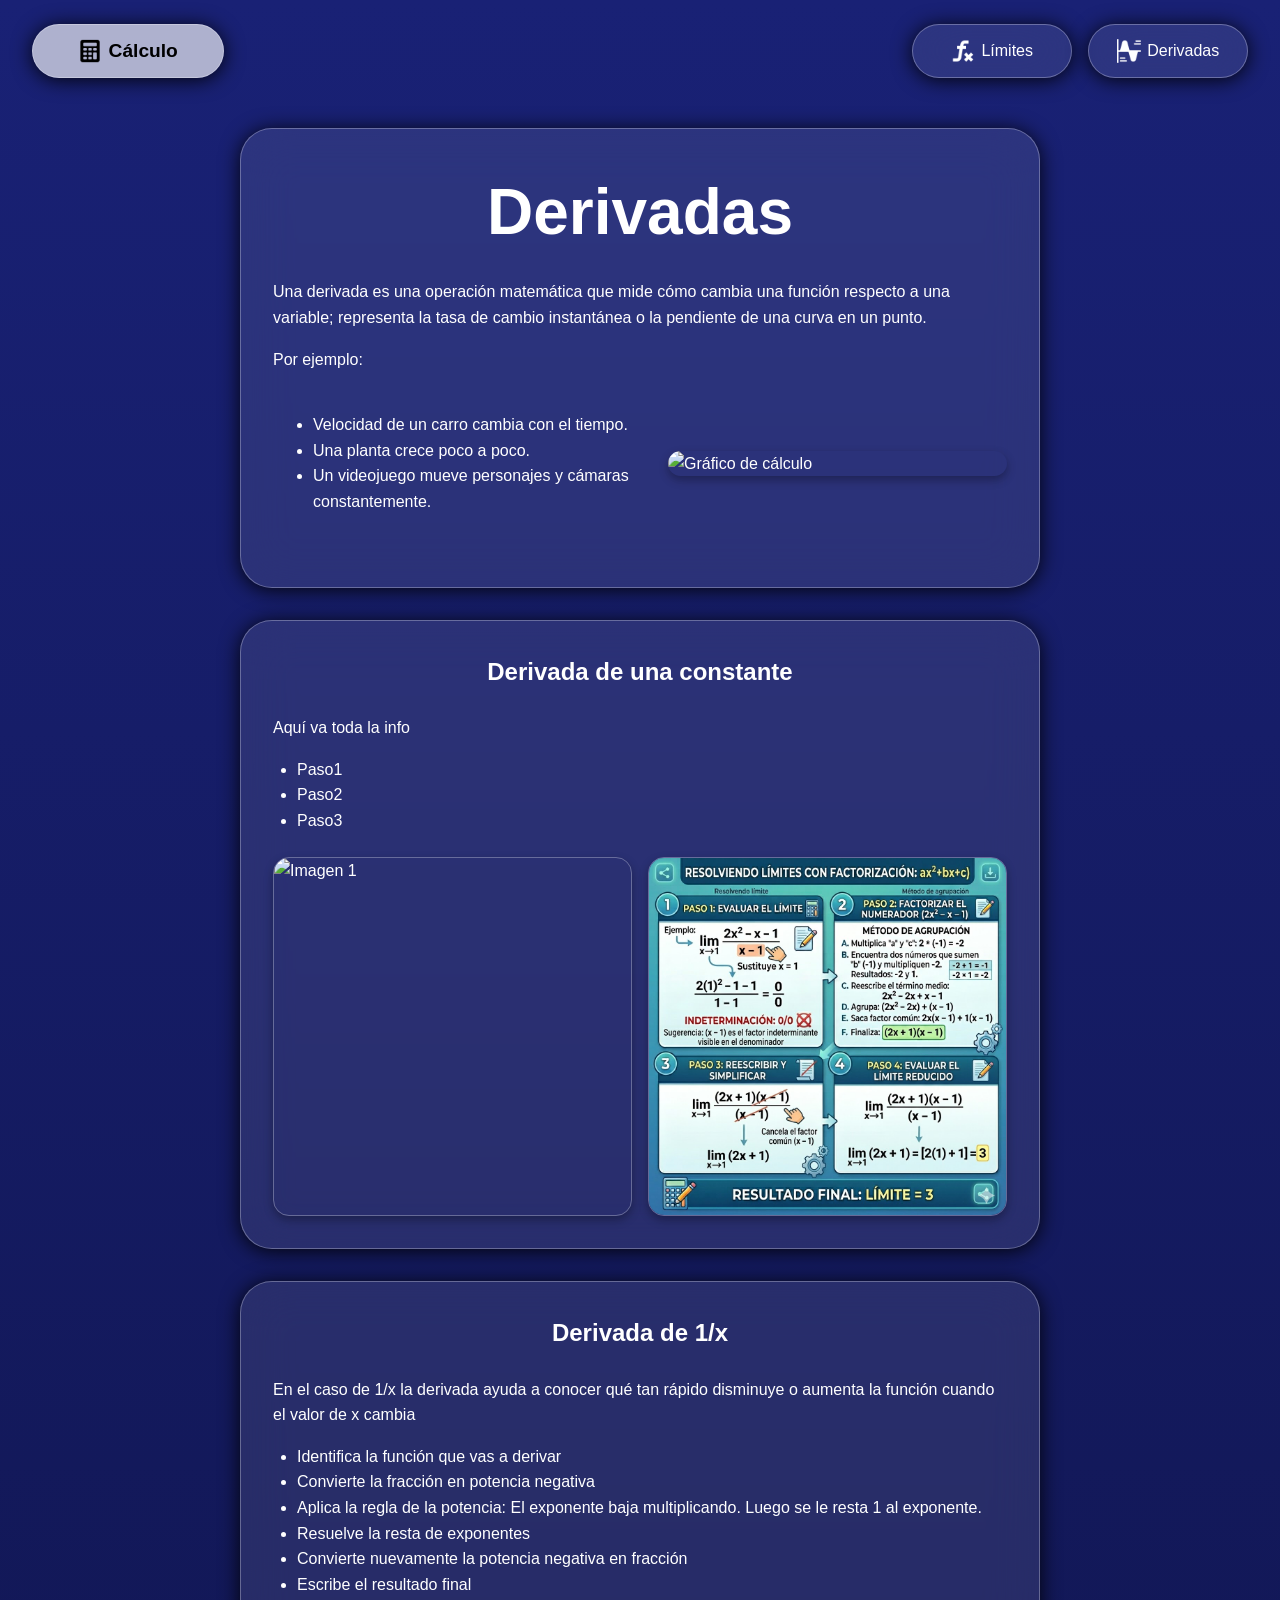
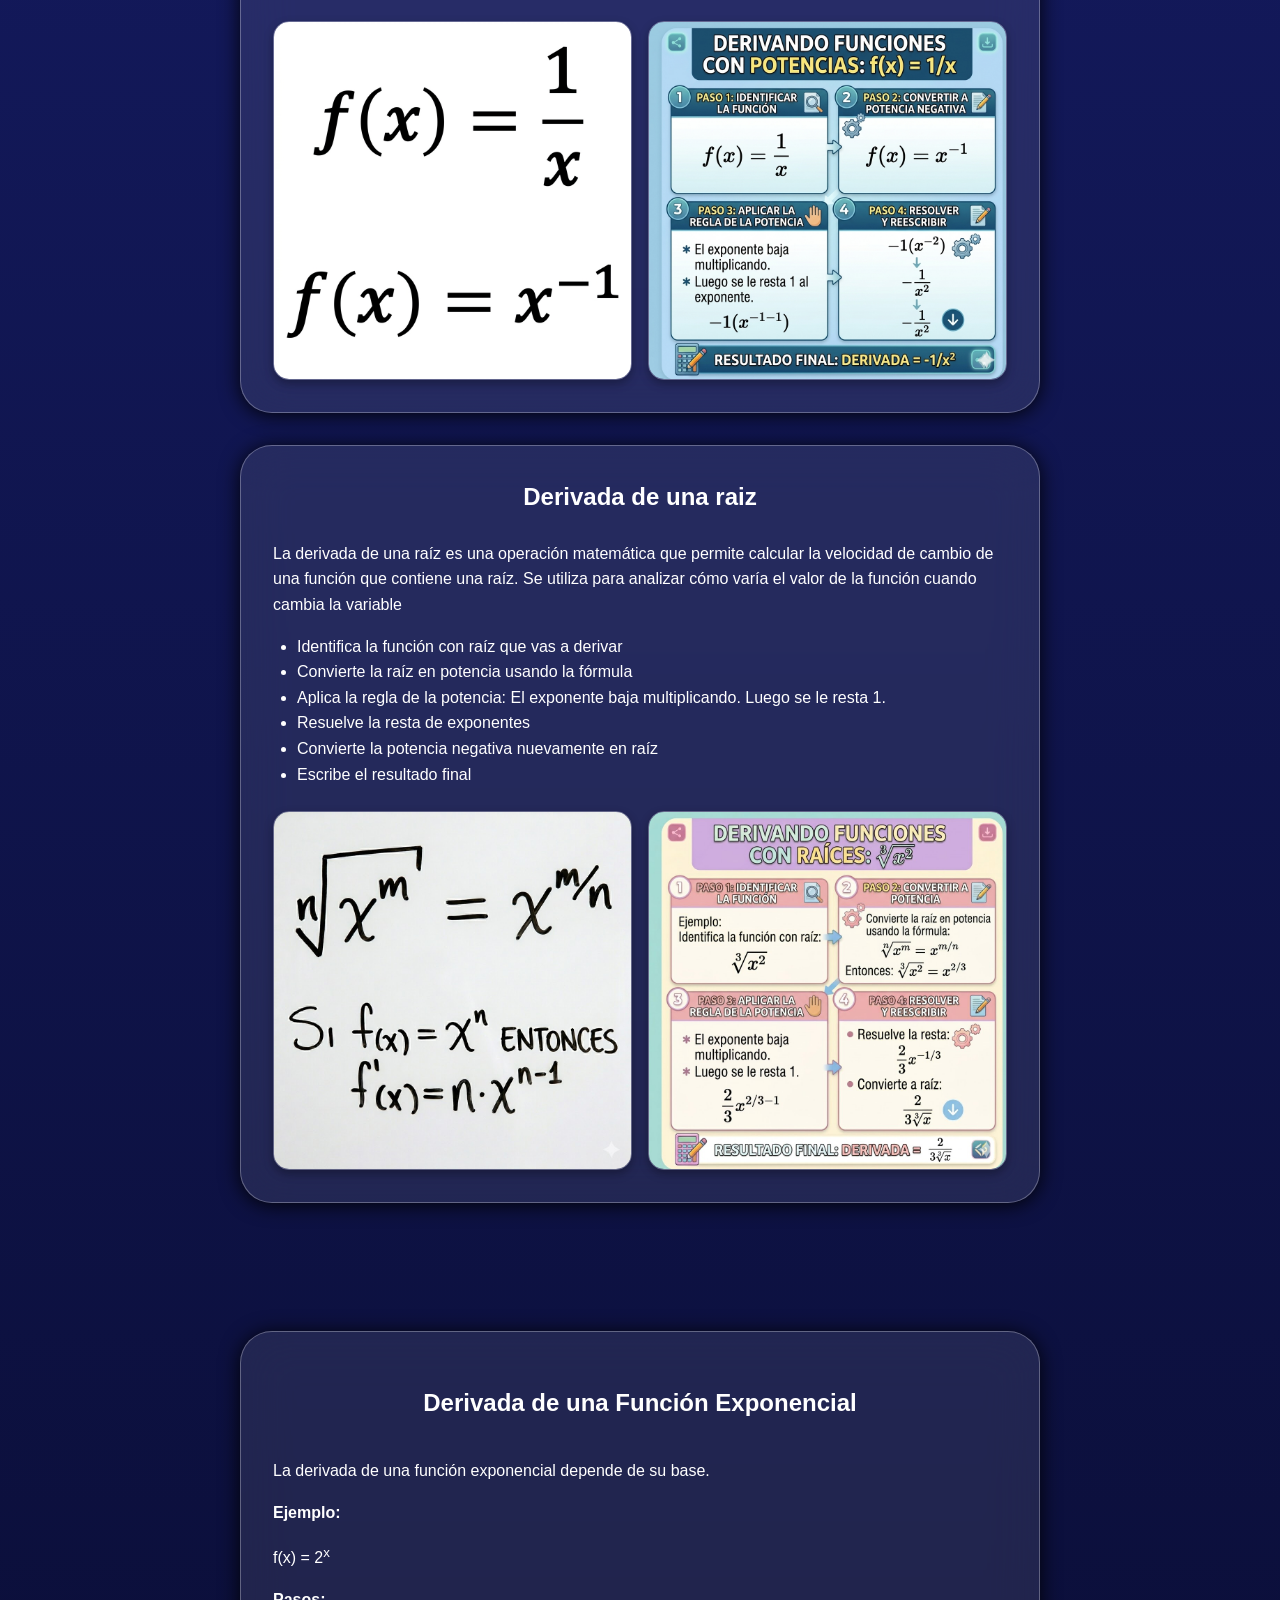
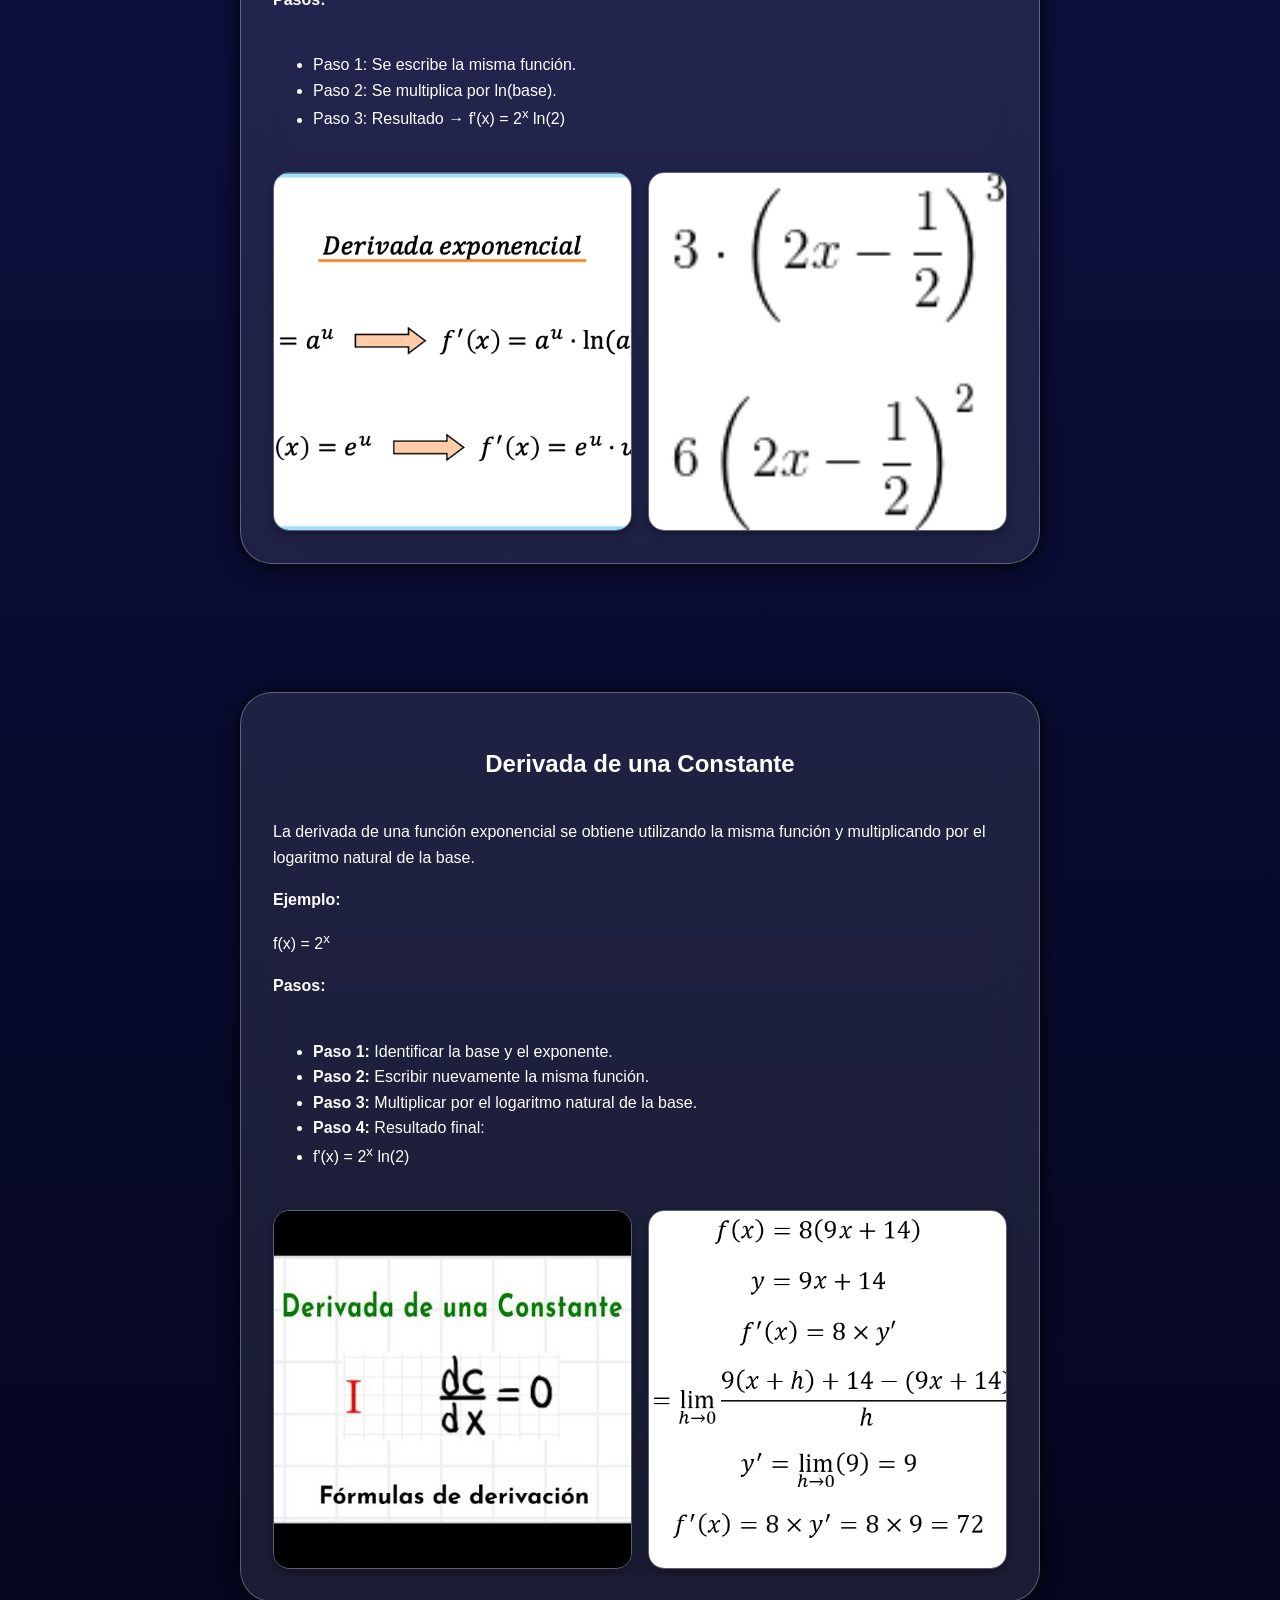
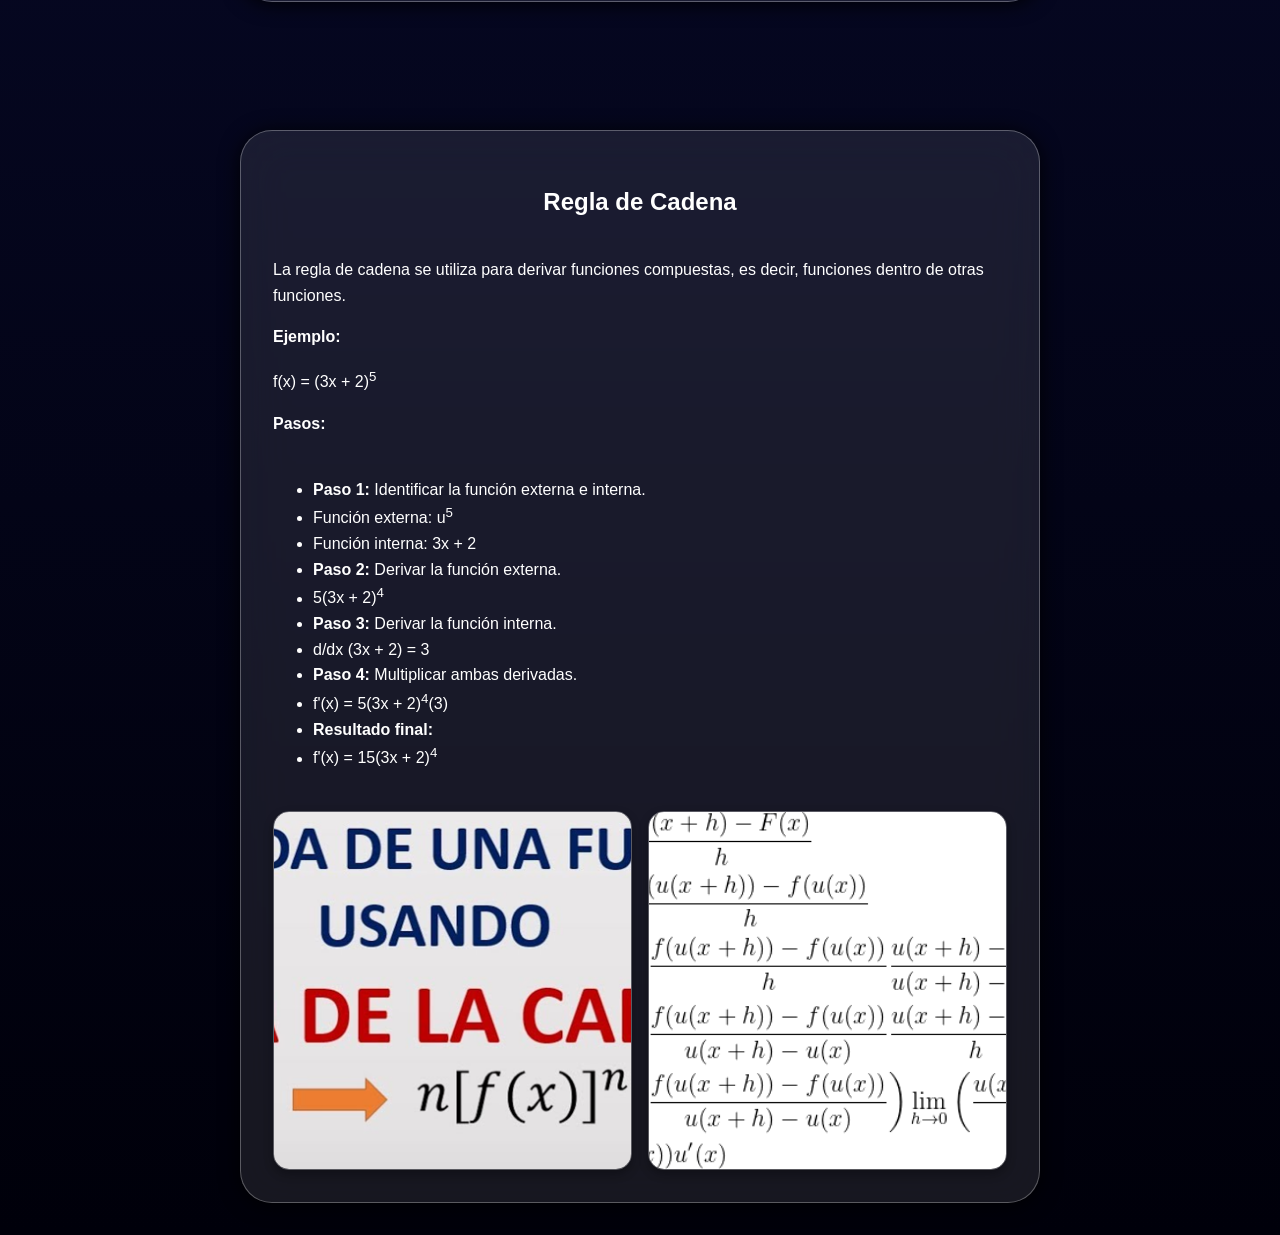
==== derivadas.html @ 20ee3df4 "Actualizacion de Ivy y William" ====
<!DOCTYPE html>
<html lang="es">
<head>
    <meta charset="UTF-8">
    <meta name="viewport" content="width=device-width, initial-scale=1.0">
    <title>Índice</title>
    <link rel="stylesheet" href="style.css">
</head>

<body>
    <header>
        <nav>
            <div class="logo"> 
                <img src="calculo.png" class="card-img" alt="Logo de Cálculo">
                <h3><a href="index.html">Cálculo</a></h3>
            </div>

            <ul class="nav-links">
                <li>
                    <a href="limites.html">
                        <img src="limites.png" class="card-img" alt="Icono de Límites">
                        Límites
                    </a>
                </li>
                <li>
                    <a href="derivadas.html">
                        <img src="derivadas.png" class="card-img" alt="Icono de Derivadas">
                        Derivadas
                    </a>
                </li>
            </ul>
        </nav>
    </header>

    <div class="contenido">
        <h1>Derivadas</h1>
        
        <div class="texto-info">
            <p>Una derivada es una operación matemática que mide cómo cambia una función respecto a una variable; representa la tasa de cambio instantánea o la pendiente de una curva en un punto.</p>
            <p>Por ejemplo:</p>

            <!-- Este es el nuevo contenedor para ponerlos a la par -->
            <div class="contenedor-flexible">
                <ul>
                    <li>Velocidad de un carro cambia con el tiempo.</li>
                    <li>Una planta crece poco a poco.</li>
                    <li>Un videojuego mueve personajes y cámaras constantemente.</li>
                </ul> 

                <img src="https://www.epsilonify.com/wp-content/uploads/2022/10/Derivative-of-x-using-First-Principle-of-Derivatives.png" alt="Gráfico de cálculo" class="img-lateral">
            </div>            
        </div>
    </div>

    <div class="contenedor-mixto"> <!-- Código a copiar -->
    
        <!-- Sección de Textos (uno debajo del otro) -->
        
        <h2 style: alig>Derivada de una constante</h2>
        <p>Aquí va toda la info</p>
    

        <!-- Sección de la Lista -->
        <ul class="seccion-lista">
            <li>Paso1</li>
            <li>Paso2</li>
            <li>Paso3</li>
        </ul>

        <!-- Sección de Imágenes (Organizadas de 2 en 2) -->
        <div class="galeria-imagenes">
            <img src="https://i.ytimg.com/vi/pr70b2V5FnE/hq720.jpg?sqp=-oaymwEhCK4FEIIDSFryq4qpAxMIARUAAAAAGAElAADIQj0AgKJD&rs=AOn4CLAoVd6Jb_4iQGUjJpapMex-6CENwA" alt="Imagen 1">
            <img src="factorizacion ax+bx+c.jpeg" alt="Imagen 2">
        </div>

    </div>

    </div>


</body>

<div class="contenedor-mixto"> <!-- karyn -->
    
        <!-- Sección de Textos (uno debajo del otro) -->
        
        <h2 style: alig>Derivada de 1/x</h2>
        <p>En el caso de 1/x la derivada ayuda a conocer qué tan rápido disminuye o aumenta la función cuando el valor de x cambia</p>
    

        <!-- Sección de la Lista -->
        <ul class="seccion-lista">
            <li>Identifica la función que vas a derivar</li>
            <li>Convierte la fracción en potencia negativa</li>
            <li>Aplica la regla de la potencia:
             El exponente baja multiplicando.
             Luego se le resta 1 al exponente.</li>
             <li>Resuelve la resta de exponentes</li>
             <li>Convierte nuevamente la potencia negativa en fracción</li>
             <li>Escribe el resultado final</li>
        </ul>

        <!-- Sección de Imágenes (Organizadas de 2 en 2) -->
        <div class="galeria-imagenes">
            <img src="form x.png" alt="Imagen 1">
            <img src="ejer x.png" alt="Imagen 2">
        </div>

    </div>

    </div>


</body>

<div class="contenedor-mixto"> <!-- actualizacion-->
    
        <!-- Sección de Textos (uno debajo del otro) -->
        
        <h2 style: alig>Derivada de una raiz</h2>
        <p>La derivada de una raíz es una operación matemática que permite calcular la velocidad de cambio de una función que contiene una raíz. Se utiliza para analizar cómo varía el valor de la función cuando cambia la variable</p>
    

        <!-- Sección de la Lista -->
        <ul class="seccion-lista">
            <li>Identifica la función con raíz que vas a derivar</li>
            <li>Convierte la raíz en potencia usando la fórmula</li>
            <li>Aplica la regla de la potencia:
             El exponente baja multiplicando.
             Luego se le resta 1.</li>
            <li>Resuelve la resta de exponentes</li>
            <li>Convierte la potencia negativa nuevamente en raíz</li>
            <li>Escribe el resultado final</li>
        </ul>

        <!-- Sección de Imágenes (Organizadas de 2 en 2) -->
        <div class="galeria-imagenes">
            <img src="formula raiz.jpg" alt="Imagen 1">
            <img src="ejercicio raiz.jpg" alt="Imagen 2">
        </div>

    </div>

    </div>


  <!------------------------------- Parte dos de Ivy 1 ------------------------------------------>
<div class="contenido">
    <h2>Derivada de una Función Exponencial</h2>
    
    <div class="texto-info">
        <p>La derivada de una función exponencial depende de su base.</p>

        <p><strong>Ejemplo:</strong></p>
        <p>f(x) = 2<sup>x</sup></p>

        <p><strong>Pasos:</strong></p>

        <div class="contenedor-flexible"> 
            <ul>

                <li>Paso 1: Se escribe la misma función.</li>
                <li>Paso 2: Se multiplica por ln(base).</li>
                <li>Paso 3: Resultado → f'(x) = 2<sup>x</sup> ln(2)</li>

            </ul>           
        </div>            
        <!-- Sección de Imágenes (Organizadas de 2 en 2) -->
        <div class="galeria-imagenes">
            <img src="DerivadaExponente1.png" alt="Imagen 1">
            <img src="DerivadaExponente2.png" alt="Imagen 2">

        </div>

    </div>
</div>

</body>

    <!------------------------------- Parte de Ivy 2 ------------------------------------------>
<div class="contenido">
    <h2>Derivada de una Constante</h2>
    
    <div class="texto-info">
        <p>La derivada de una función exponencial se obtiene utilizando la misma función y multiplicando por el logaritmo natural de la base.</p>

        <p><strong>Ejemplo:</strong></p>
        <p>f(x) = 2<sup>x</sup></p>

        <p><strong>Pasos:</strong></p>

        <div class="contenedor-flexible"> 
            <ul>

                <li><strong>Paso 1:</strong> Identificar la base y el exponente.</li>

                <li><strong>Paso 2:</strong> Escribir nuevamente la misma función.</li>

                <li><strong>Paso 3:</strong> Multiplicar por el logaritmo natural de la base.</li>

                <li><strong>Paso 4:</strong> Resultado final:</li>

                <li>f'(x) = 2<sup>x</sup> ln(2)</li>

            </ul>
        </div>
        <!-- Sección de Imágenes (Organizadas de 2 en 2) -->
        <div class="galeria-imagenes">
            <img src="DerivadaConstante1.png" alt="Imagen 1">
            <img src="DerivadaConstante2.png" alt="Imagen 2">
        </div>            
    </div>
</div>

        <!------------------------------- Parte de Ivy 3 ------------------------------------------>
<div class="contenido">
    <h2>Regla de Cadena</h2>
    <div class="texto-info">
        <p>La regla de cadena se utiliza para derivar funciones compuestas, es decir, funciones dentro de otras funciones.</p>
        <p><strong>Ejemplo:</strong></p>
        <p>f(x) = (3x + 2)<sup>5</sup></p>
        <p><strong>Pasos:</strong></p>
        <div class="contenedor-flexible"> 
            <ul>
                <li><strong>Paso 1:</strong> Identificar la función externa e interna.</li>

                <li>Función externa: u<sup>5</sup></li>

                <li>Función interna: 3x + 2</li>
                <li><strong>Paso 2:</strong> Derivar la función externa.</li>

                <li>5(3x + 2)<sup>4</sup></li>
                <li><strong>Paso 3:</strong> Derivar la función interna.</li>

                <li>d/dx (3x + 2) = 3</li>
                <li><strong>Paso 4:</strong> Multiplicar ambas derivadas.</li>

                <li>f'(x) = 5(3x + 2)<sup>4</sup>(3)</li>

                <li><strong>Resultado final:</strong></li>

                <li>f'(x) = 15(3x + 2)<sup>4</sup></li>

            </ul>
        </div>
        <!-- Sección de Imágenes (Organizadas de 2 en 2) -->
        <div class="galeria-imagenes">
            <img src="Cadena1.png" alt="Imagen 1">
            <img src="Cadena2.png" alt="Imagen 2">
        </div>            
    </div>
</div>

</body>
---- style.css ----
:root {
    --cyan: #002f32;
    --magenta: #21060e;
    --purple-list: #050a12e2;
    --deep-blue: #00000a;
    --dark-bg: #192175;
    --card-bg: #ffffff17;
    --card-bg2: #ffffffa6;
    --card-border: #ffffff4a;
    --text-main: #ffffff;
    --text-secondary: #000000;
    --text-muted: #6b6b7a;
    --container-max: 1100px;
}

/* Buena práctica: aplicar border-box a todos los elementos para que el padding no rompa los anchos */
*, *::before, *::after {
    box-sizing: border-box;
}

body {
    margin: 0;
    padding: 0;

    background-image: linear-gradient(var(--dark-bg), var(--deep-blue));
    min-height: 100dvh;
    /* background-size: 100% 100%; (Removido porque suele causar saltos extraños, el degradado ya cubre todo) */

    font-family: 'Outfit', sans-serif;
    color: var(--text-main);
    line-height: 1.6;   
}

h1 {
    font-size: clamp(2rem, 5vw + 1rem, 4rem);
    display: flex;
    justify-content: center;
    margin: 0;
}

h3 {
    font-size: clamp(0.8rem, 2vw + 0.5rem, 1.2rem); /* Ajustado para que tenga un tamaño legible */
    margin: 0;
}

h3 a {
    text-decoration: none;
    color: var(--text-secondary);
}

nav {
    position: fixed;
    top: 0;
    left: 0;
    width: 100%;
    /* Corregido: El clamp original tenía un valor máximo (0.5vh) mucho menor al mínimo (1vw) */
    padding: clamp(0.5rem, 2vw, 1.5rem) 2rem; 
    display: flex;
    align-items: center;
    justify-content: space-between;
    z-index: 1000; /* Asegura que el nav siempre esté por encima del contenido */
}

.nav-links {
    font-size: clamp(0.8rem, 2vw + 0.5rem, 1rem);
    list-style: none;
    display: flex;
    /* Corregido: El min y max de este clamp eran idénticos (0.2rem) */
    gap: 1rem; 
    margin: 0;
    padding: 0;
}

.nav-links li a {
    width: clamp(5rem, 5vw + 6rem, 10rem);
    height: clamp(2.5rem, 3vw + 1rem, 4rem); /* Altura de botón más natural */

    /* Corregido: Era background-image, pero las variables son colores (#) */
    background-color: var(--card-bg); 
    color: var(--text-main);
    display: flex;
    align-items: center;
    justify-content: center;
    
    backdrop-filter: blur(25px); 
    -webkit-backdrop-filter: blur(25px);

    /* Los bordes en rem muy pequeños (0.02rem) se renderizan mal. Mejor usar px. */
    border: 1px solid var(--card-border);
    box-shadow: 0 2px 20px rgba(0, 0, 0, 0.902);

    will-change: backdrop-filter;
    border-radius: 2rem; 
    text-decoration: none;
    transition: background-color 0.3s ease, color 0.3s ease;
}

.nav-links li a:hover {
    background-color: var(--card-bg2);
    color: var(--text-secondary);
}

.logo {
    width: clamp(8rem, 10vw + 5rem, 12rem);
    height: clamp(2.5rem, 3vw + 1rem, 4rem);

    background-color: var(--card-bg2);
    border: 1px solid var(--card-border);
    box-shadow: 0 2px 20px rgba(0, 0, 0, 0.902);

    display: flex;
    align-items: center;
    justify-content: center;

    backdrop-filter: blur(25px); 
    -webkit-backdrop-filter: blur(25px);
    will-change: backdrop-filter;
    border-radius: 2rem; 
}

.card-img {
    width: 1.5rem;
    height: 1.5rem;
    margin-right: 0.4rem;
}

.contenido {
    width: clamp(15rem, 90vw, 50rem); 
    min-height: 15rem; /* Cambiado a min-height para que se expanda con el texto */
    
    /* Corregido: Era background-image */
    background-color: var(--card-bg); 
    border: 1px solid var(--card-border);
    box-shadow: 0 2px 20px rgba(0, 0, 0, 0.902);

    /* Corregido: align-items no funciona sin display flex o grid */
    display: flex;
    flex-direction: column; /* Para que el h1 y p queden uno arriba del otro */
    align-items: center;
    justify-content: center;
    padding: 2rem;

    backdrop-filter: blur(25px); 
    -webkit-backdrop-filter: blur(25px);
    will-change: backdrop-filter;
    border-radius: 2rem; 
    
    /* Centrado horizontal de la tarjeta contenedora */
    margin: 8rem auto 2rem auto; 
    
    /* Corregido: La variable --text-color no existía en el :root */
    color: var(--text-main);
}

.contenedor-flexible {
    display: flex;          /* Activa el modo flexible */
    align-items: center;    /* Centra verticalmente la lista con la imagen */
    justify-content: space-between; /* Deja espacio entre la lista y la imagen */
    gap: 1rem;              /* Espacio de separación entre ambos */
    margin: 1.5rem 0;
}

.contenedor-flexible ul {
    flex: 1;                /* La lista toma el espacio disponible */
}

.img-lateral {
    flex: 1;                /* La imagen también toma espacio proporcional */
    max-width: 50%;         /* Limitamos el ancho para que no aplaste a la lista */
    height: auto;
    border-radius: 1rem;
    box-shadow: 0 4px 10px rgba(0,0,0,0.3);
}

/* ==========================================
   Contenedor Mixto (Estructura y Layout pura)
   ========================================== */

/* Contenedor Principal: Recibe el efecto cristal sin alterar textos */
.contenedor-mixto {
    width: clamp(15rem, 90vw, var(--container-max)); 
    max-width: 800px; 
    margin: 2rem auto; 
    padding: 2rem;
    
    background-color: var(--card-bg);
    border: 1px solid var(--card-border);
    border-radius: 2rem; 
    box-shadow: 0 2px 20px rgba(0, 0, 0, 0.902);
    
    backdrop-filter: blur(25px);
    -webkit-backdrop-filter: blur(25px);
    will-change: backdrop-filter;
    
    /* Hereda el color principal automáticamente */
    color: var(--text-main); 
}

.contenedor-mixto h2 {
    text-align: center;
    margin-top: 0;      /* Elimina espacios sobrantes arriba */
    margin-bottom: 1.5rem; /* Deja un espacio armónico con los párrafos */
}

/* Separación estructural entre los bloques internos */
.seccion-textos,
.seccion-lista {
    margin-bottom: 1.5rem;
}

/* Lista: Solo sangría estructural */
.seccion-lista {
    padding-left: 1.5rem;
}

/* Galería de Imágenes: Matriz 2x2 */
.galeria-imagenes {
    display: grid;
    grid-template-columns: repeat(2, 1fr); 
    gap: 1rem; 
}

/* Fotos: Estructura responsiva que hace juego con tu .img-lateral */
.galeria-imagenes img {
    width: 100%;
    height: auto;
    object-fit: cover;
    aspect-ratio: 1 / 1; 
    border-radius: 1rem; 
    border: 1px solid var(--card-border);
    box-shadow: 0 4px 10px rgba(0,0,0,0.3);
}

@media (max-width: 425px) {
    nav {
        flex-direction: column;
        gap: 1rem;
        padding-top: 1rem;
    }

    .nav-links {
        flex-direction: column; 
        width: 100%;
    }
    
    .nav-links li a {
        width: 100%;       
        text-align: center; 
    }

    .logo {
        width: clamp(10rem, 80vw, 15rem);
    }

    .contenido {
        margin-top: 13rem; /* Más margen arriba en móvil porque el nav es más alto al estar en columna */
    }

    .contenedor-flexible {
        flex-direction: column; /* Cambia de fila a columna en pantallas pequeñas */
    }
    
    .img-lateral {
        max-width: 100%;    /* La imagen ocupa todo el ancho en móvil */
    }

    .contenedor-mixto .galeria-imagenes {
        grid-template-columns: 1fr; /* Pasa de 2 columnas a 1 sola fila en móviles */
        gap: 1rem;
    }
}
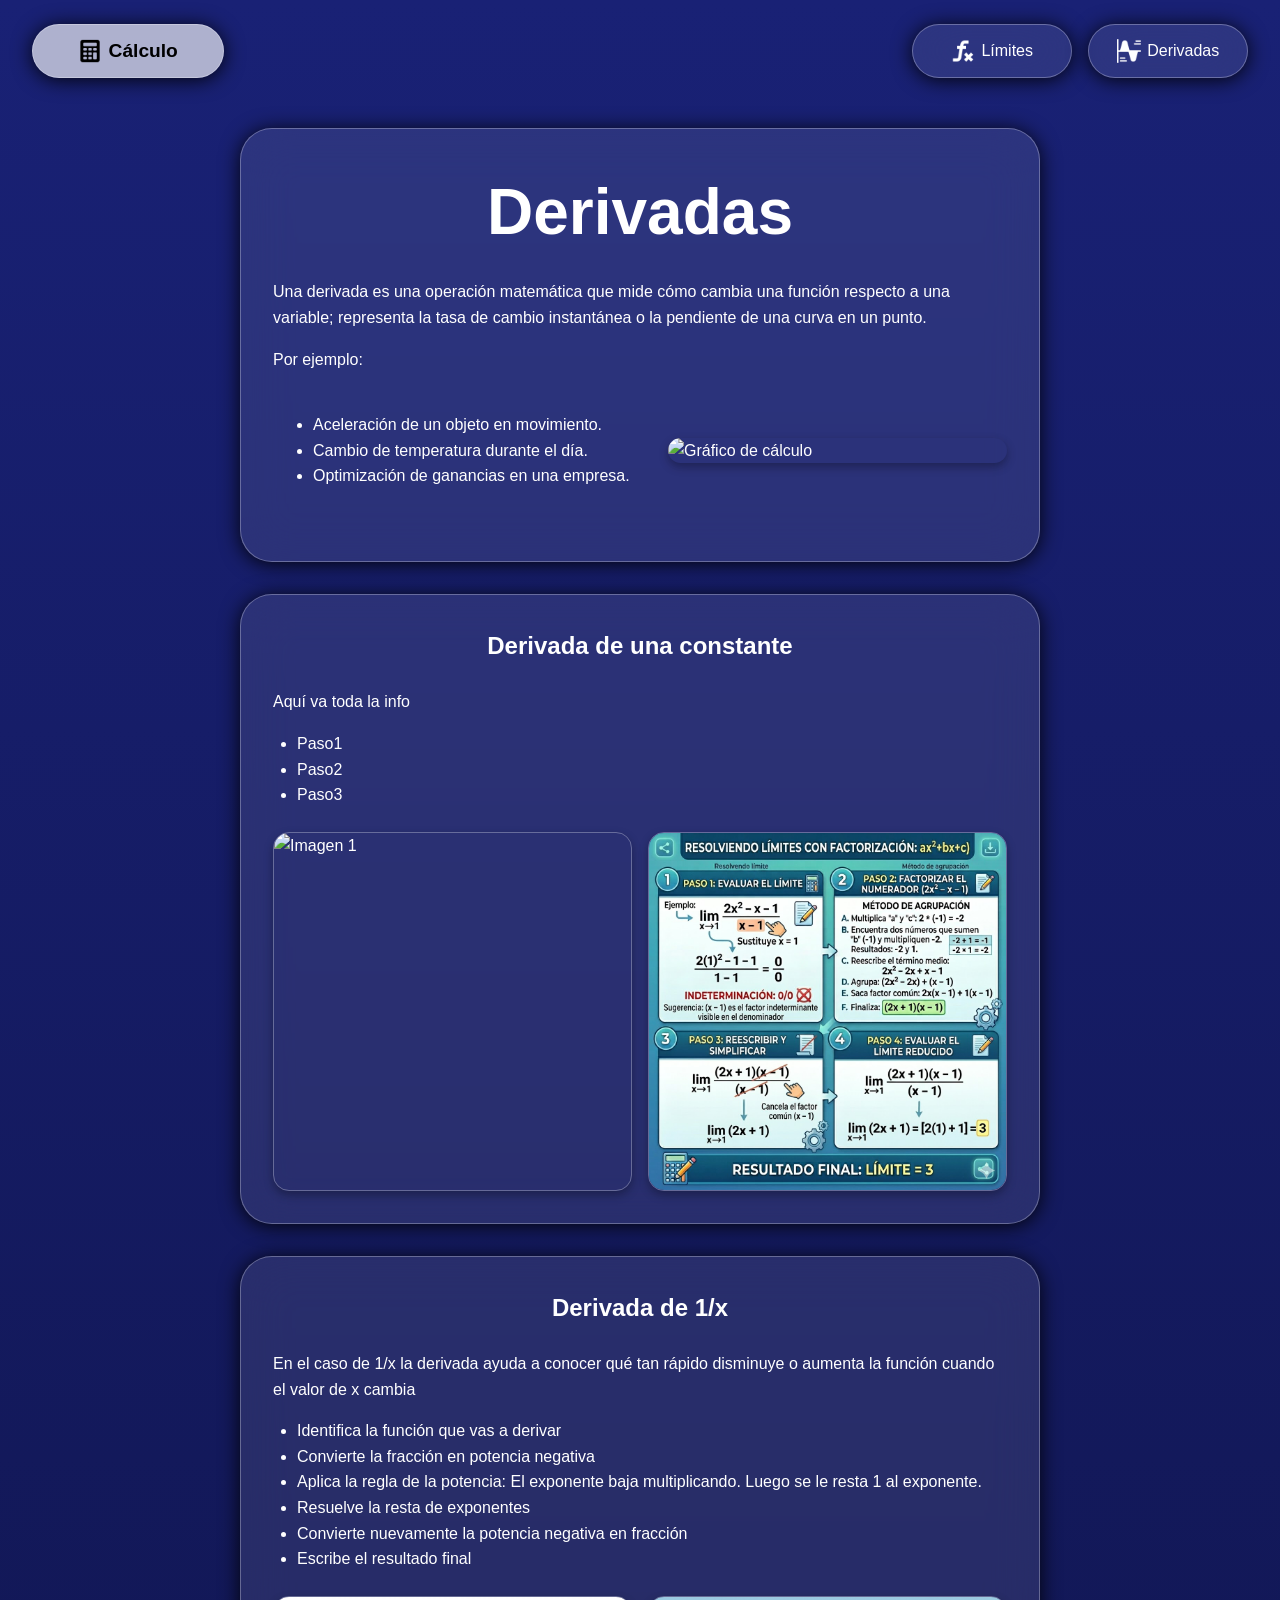
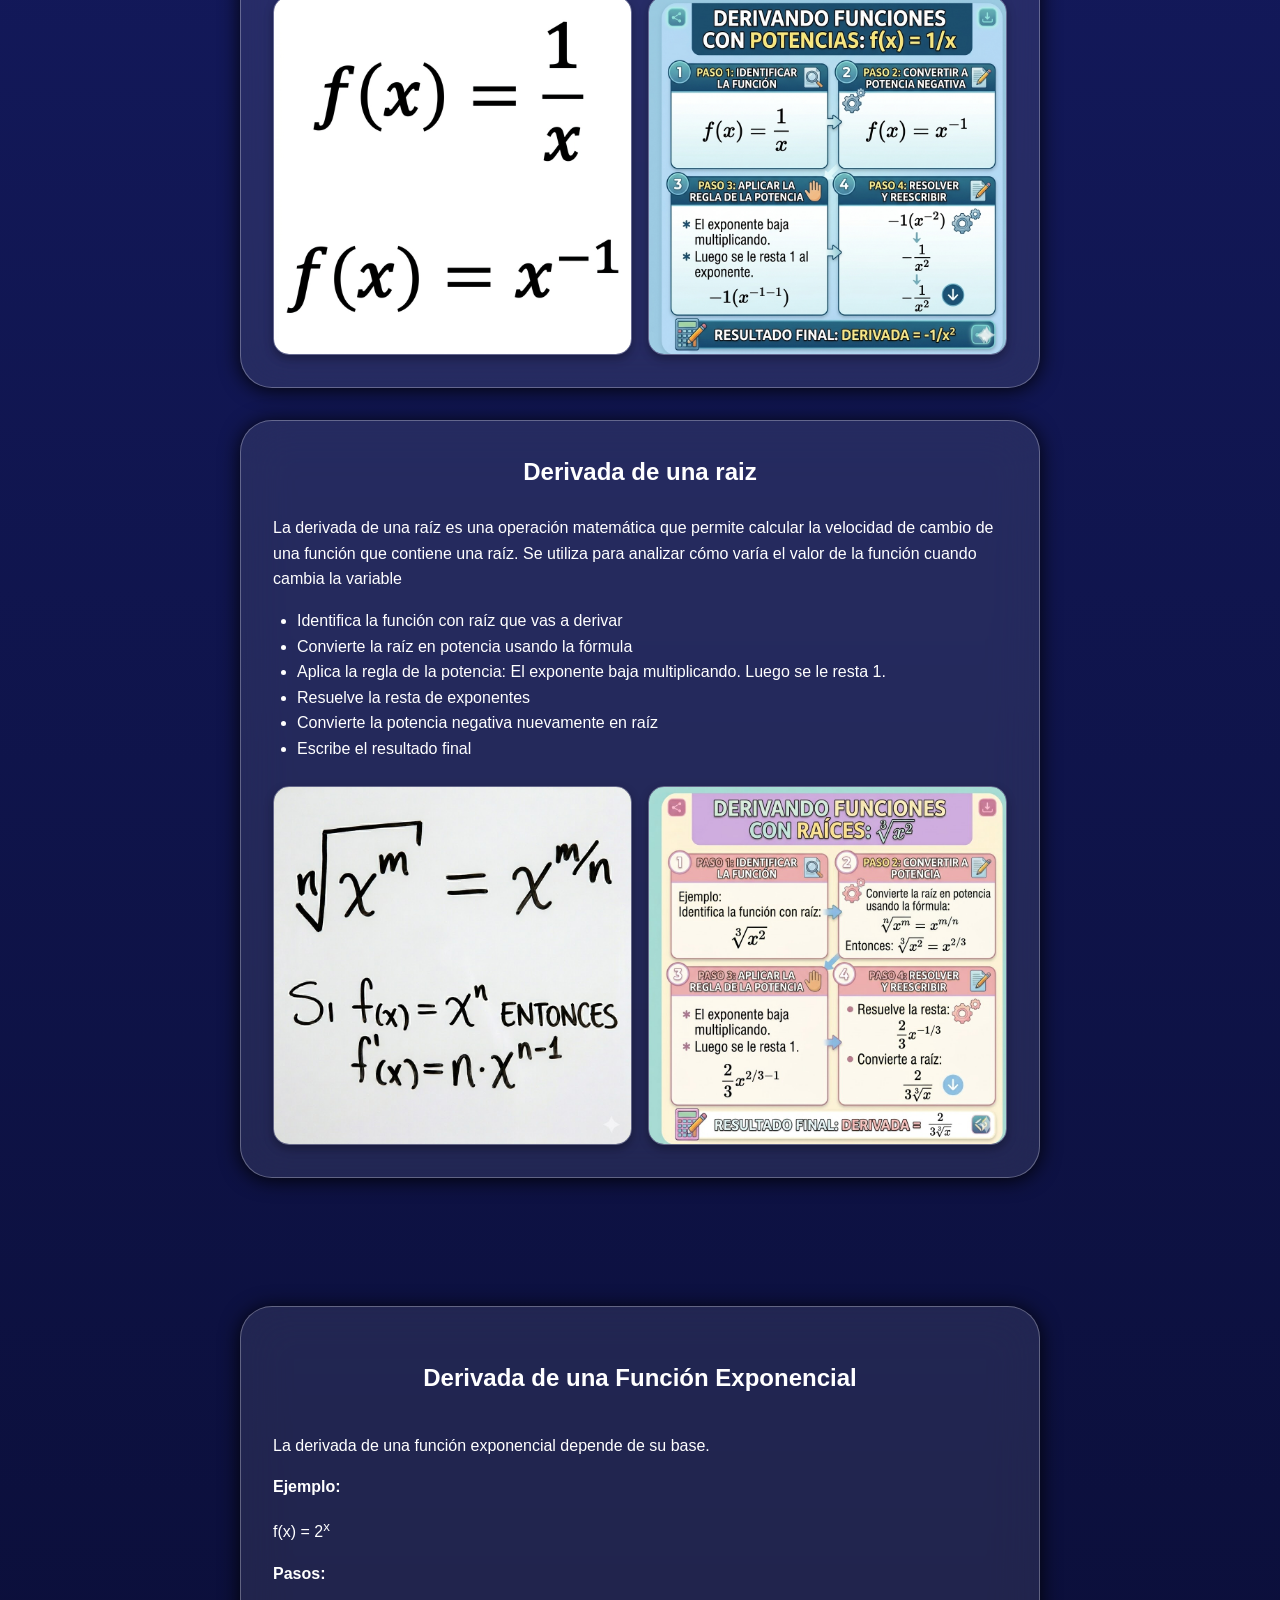
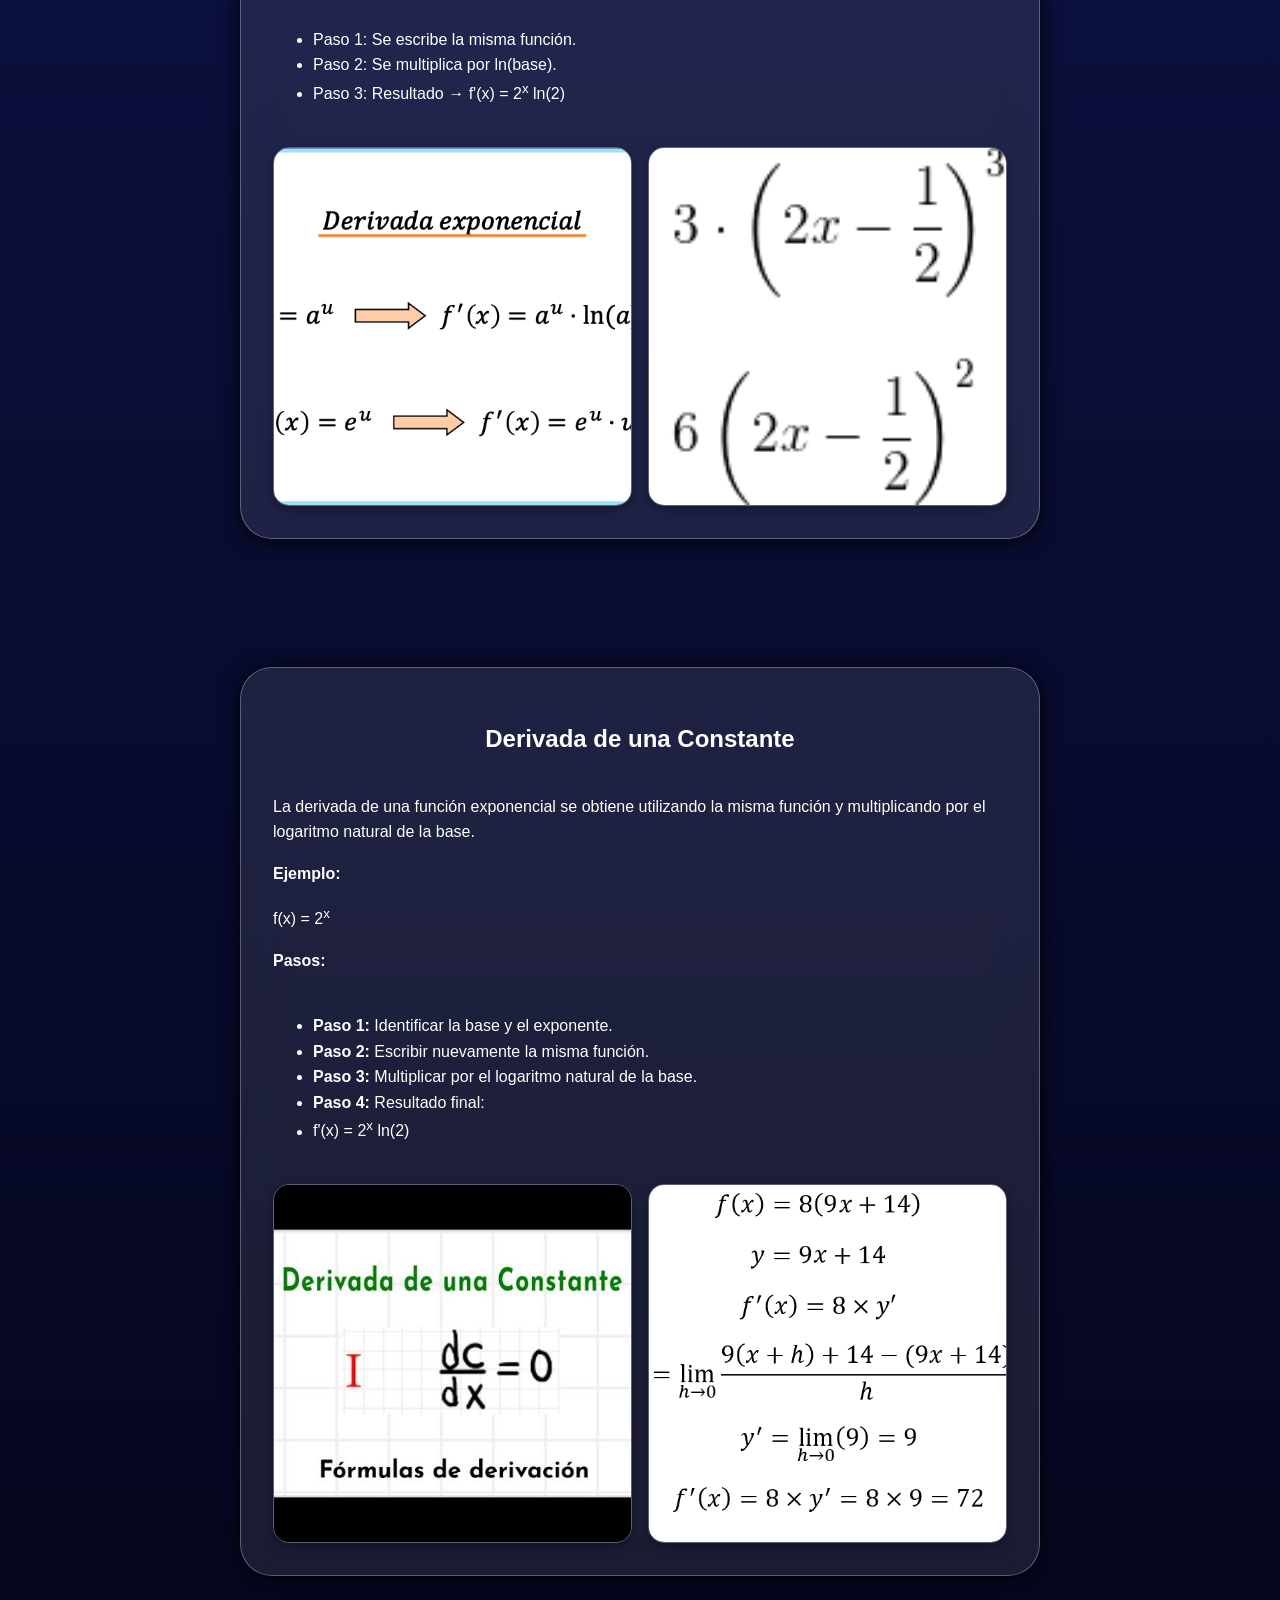
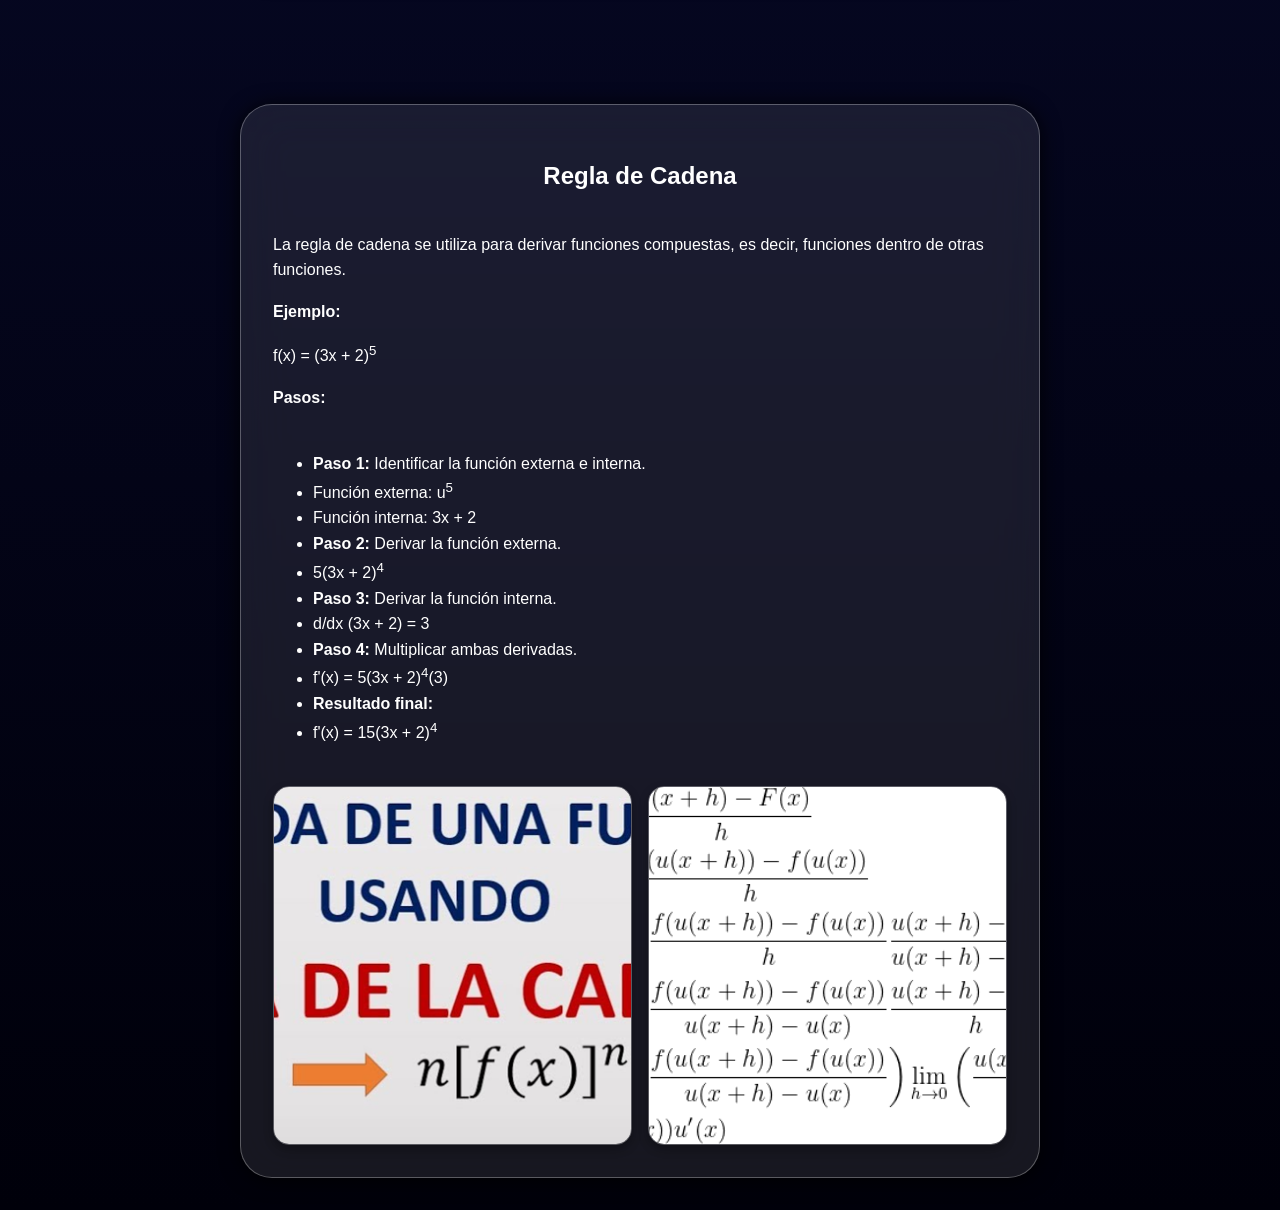
==== commit 51dec1b6: "Definicion de derivadas arreglado" ====
--- a/derivadas.html
+++ b/derivadas.html
@@ -42,9 +42,9 @@
             <!-- Este es el nuevo contenedor para ponerlos a la par -->
             <div class="contenedor-flexible">
                 <ul>
-                    <li>Velocidad de un carro cambia con el tiempo.</li>
-                    <li>Una planta crece poco a poco.</li>
-                    <li>Un videojuego mueve personajes y cámaras constantemente.</li>
+                    <li>Aceleración de un objeto en movimiento.</li>
+                    <li>Cambio de temperatura durante el día.</li>
+                    <li>Optimización de ganancias en una empresa.</li>
                 </ul> 
 
                 <img src="https://www.epsilonify.com/wp-content/uploads/2022/10/Derivative-of-x-using-First-Principle-of-Derivatives.png" alt="Gráfico de cálculo" class="img-lateral">
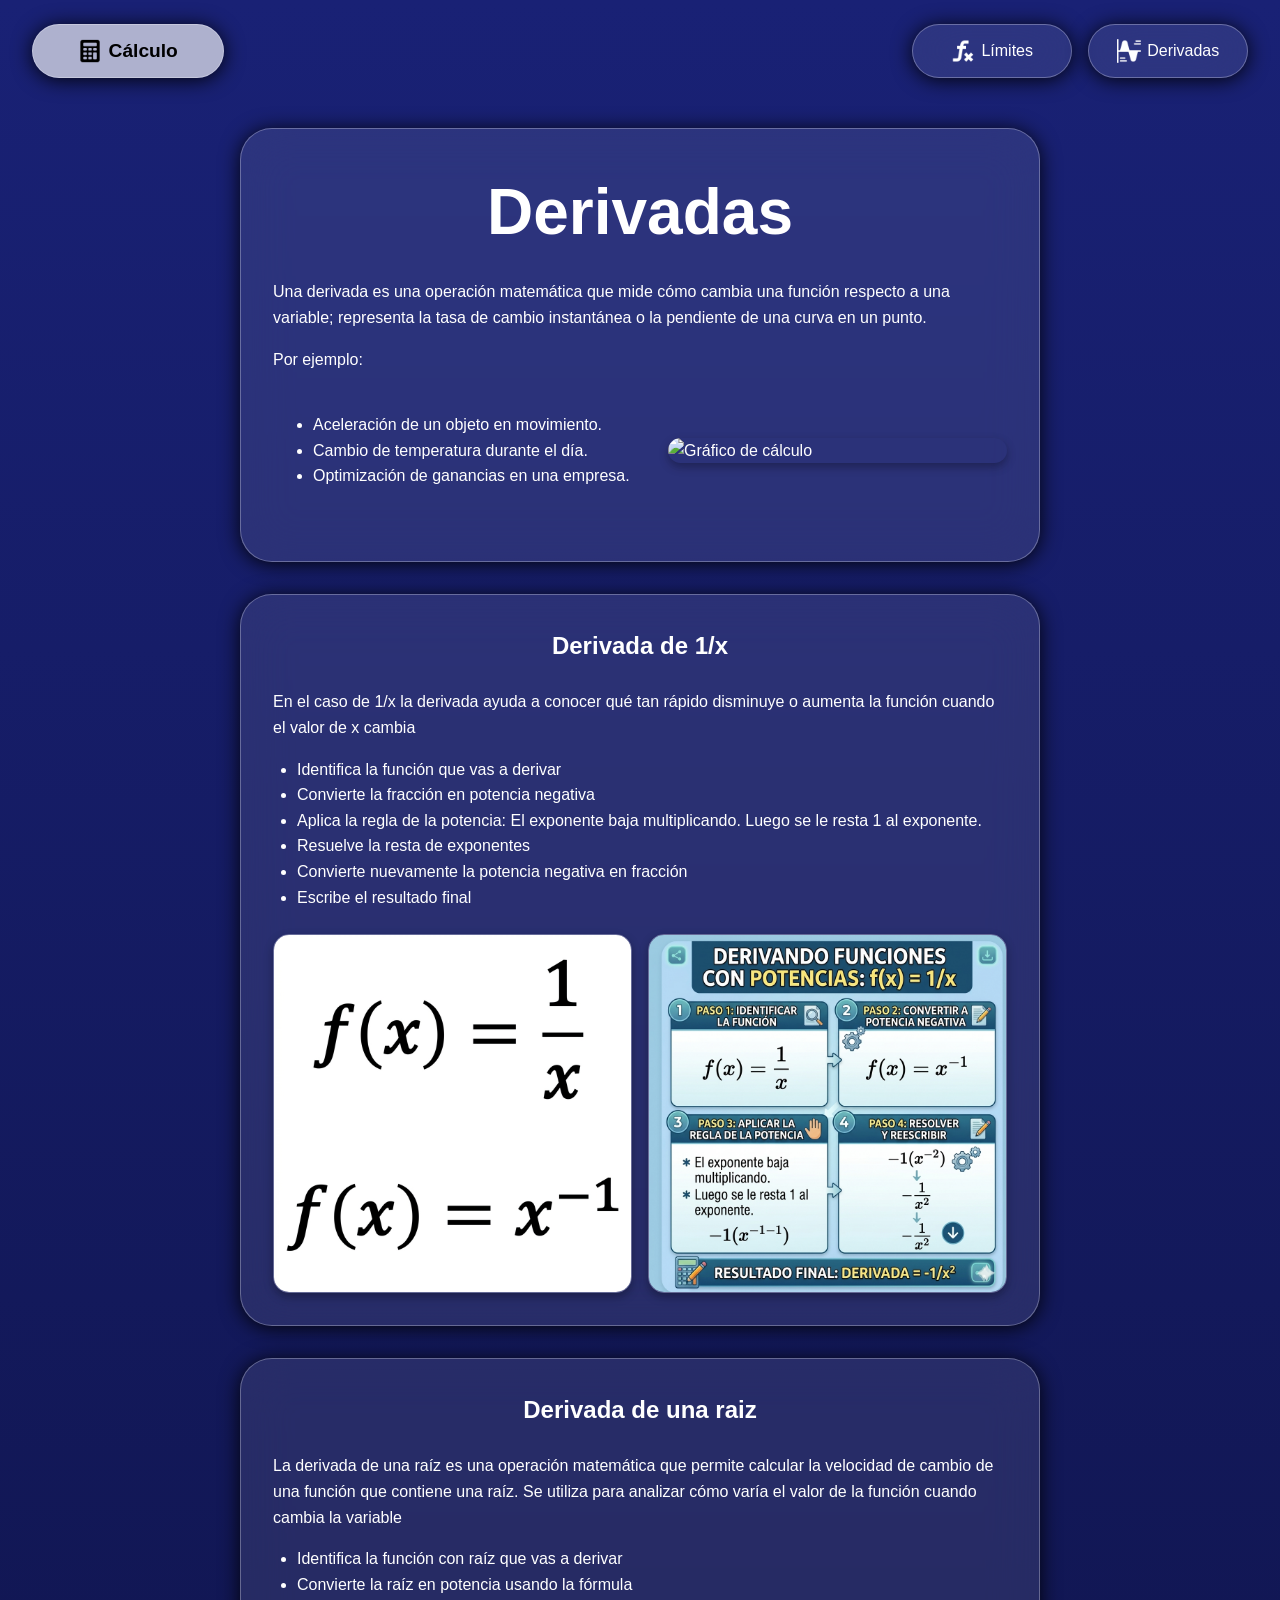
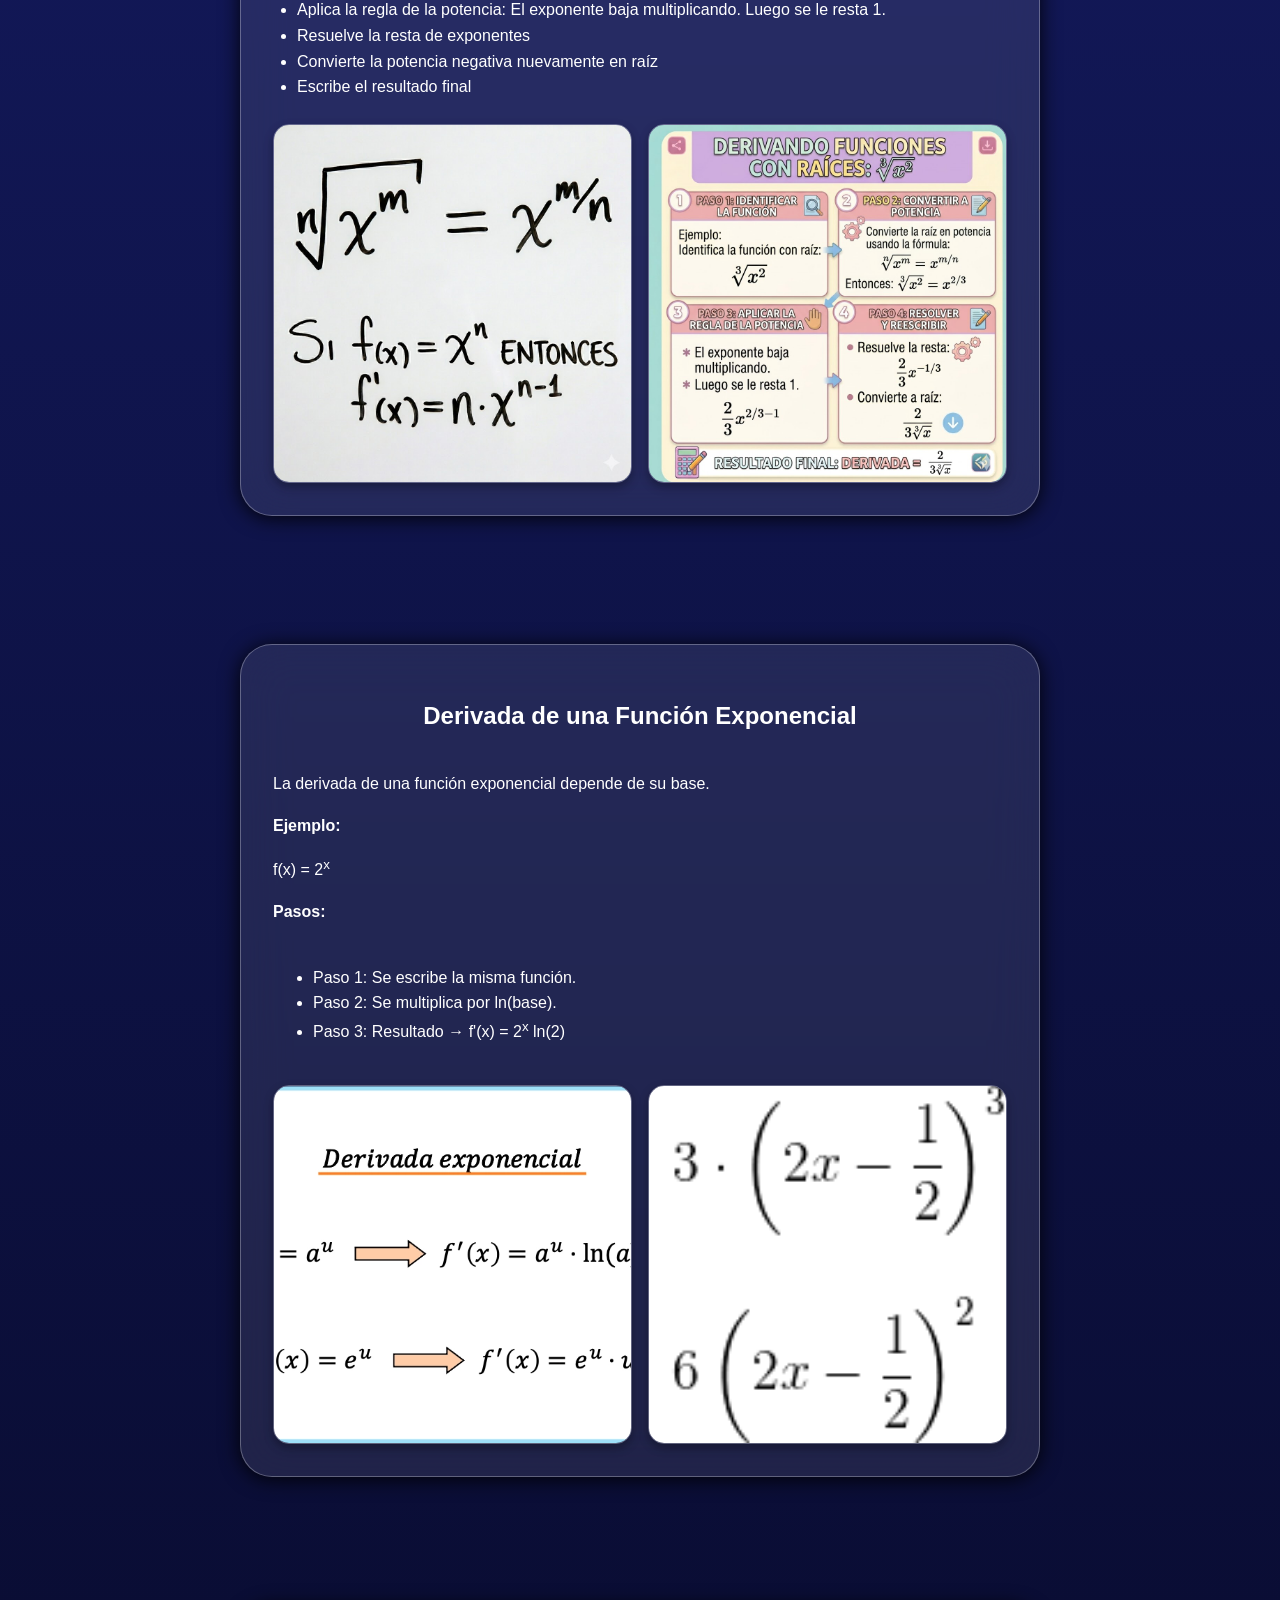
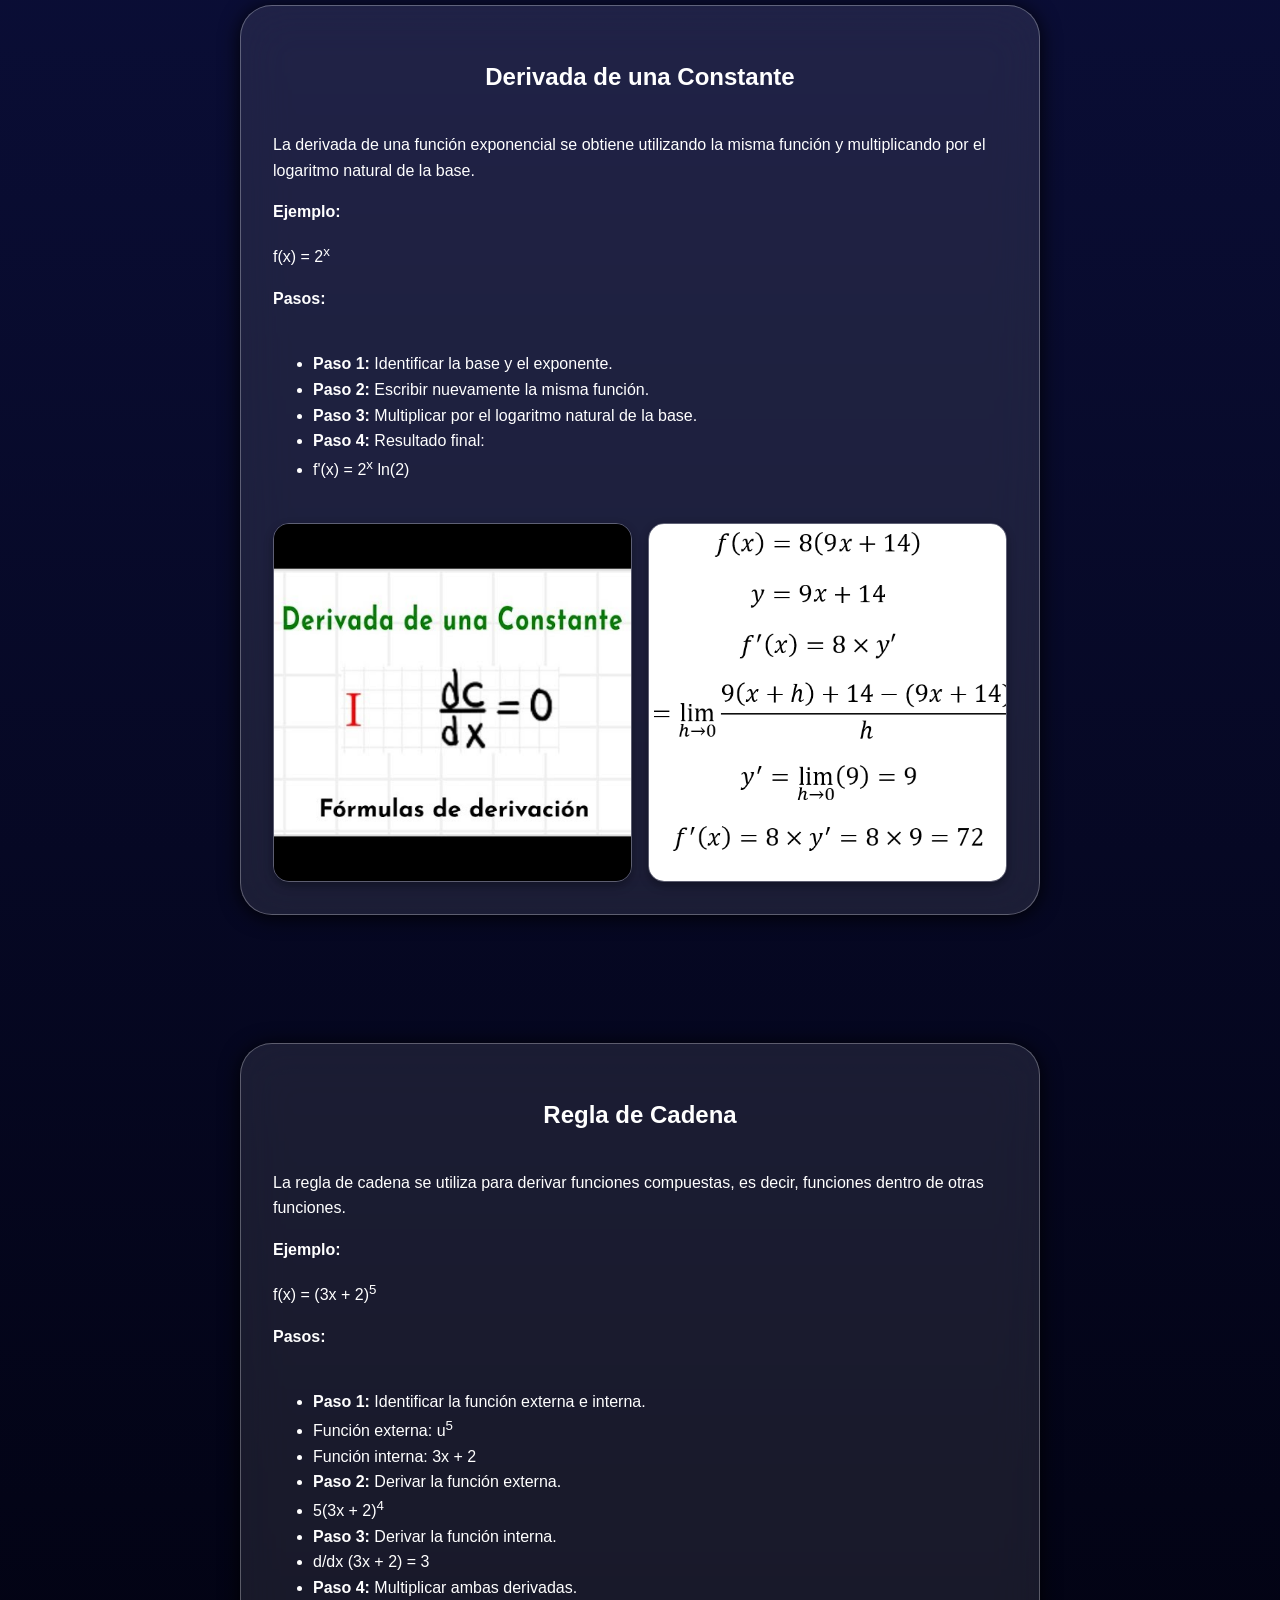
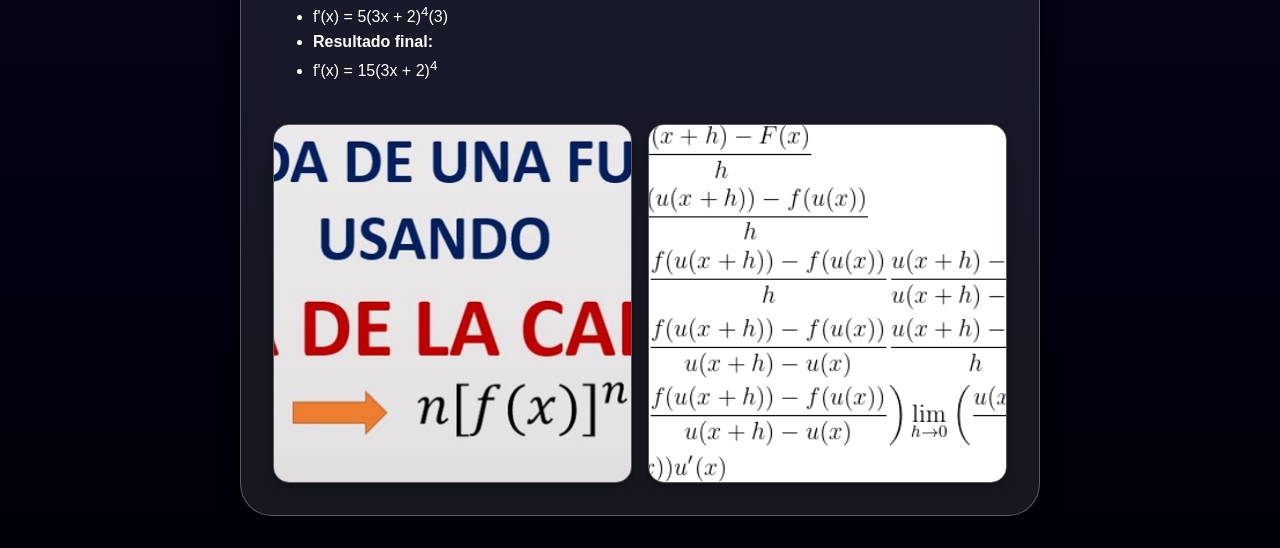
==== commit c6d5e2f7: "Arreglos menores" ====
--- a/derivadas.html
+++ b/derivadas.html
@@ -52,33 +52,8 @@
         </div>
     </div>
 
-    <div class="contenedor-mixto"> <!-- Código a copiar -->
-    
-        <!-- Sección de Textos (uno debajo del otro) -->
-        
-        <h2 style: alig>Derivada de una constante</h2>
-        <p>Aquí va toda la info</p>
-    
-
-        <!-- Sección de la Lista -->
-        <ul class="seccion-lista">
-            <li>Paso1</li>
-            <li>Paso2</li>
-            <li>Paso3</li>
-        </ul>
-
-        <!-- Sección de Imágenes (Organizadas de 2 en 2) -->
-        <div class="galeria-imagenes">
-            <img src="https://i.ytimg.com/vi/pr70b2V5FnE/hq720.jpg?sqp=-oaymwEhCK4FEIIDSFryq4qpAxMIARUAAAAAGAElAADIQj0AgKJD&rs=AOn4CLAoVd6Jb_4iQGUjJpapMex-6CENwA" alt="Imagen 1">
-            <img src="factorizacion ax+bx+c.jpeg" alt="Imagen 2">
-        </div>
-
-    </div>
-
-    </div>
-
-
-</body>
+
+
 
 <div class="contenedor-mixto"> <!-- karyn -->
     
@@ -108,10 +83,10 @@
 
     </div>
 
-    </div>
-
-
-</body>
+</div>
+
+
+
 
 <div class="contenedor-mixto"> <!-- actualizacion-->
     
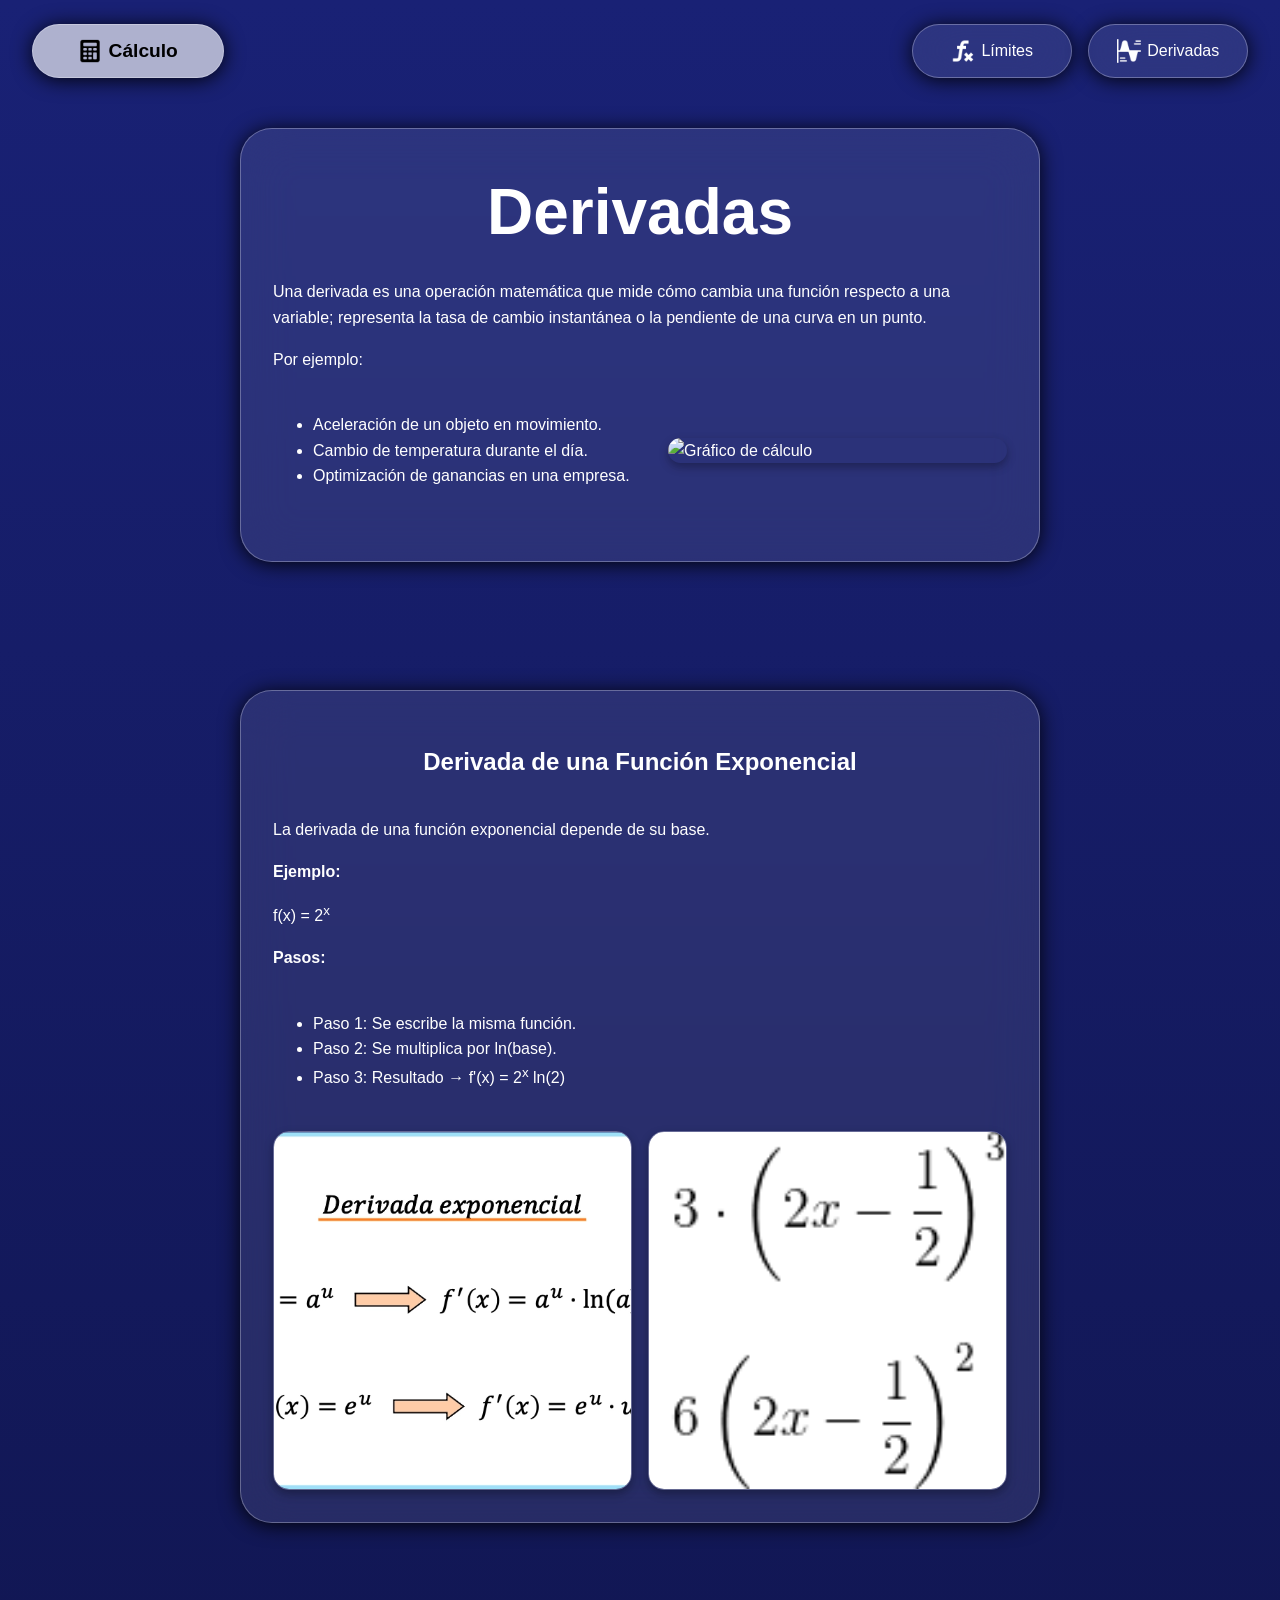
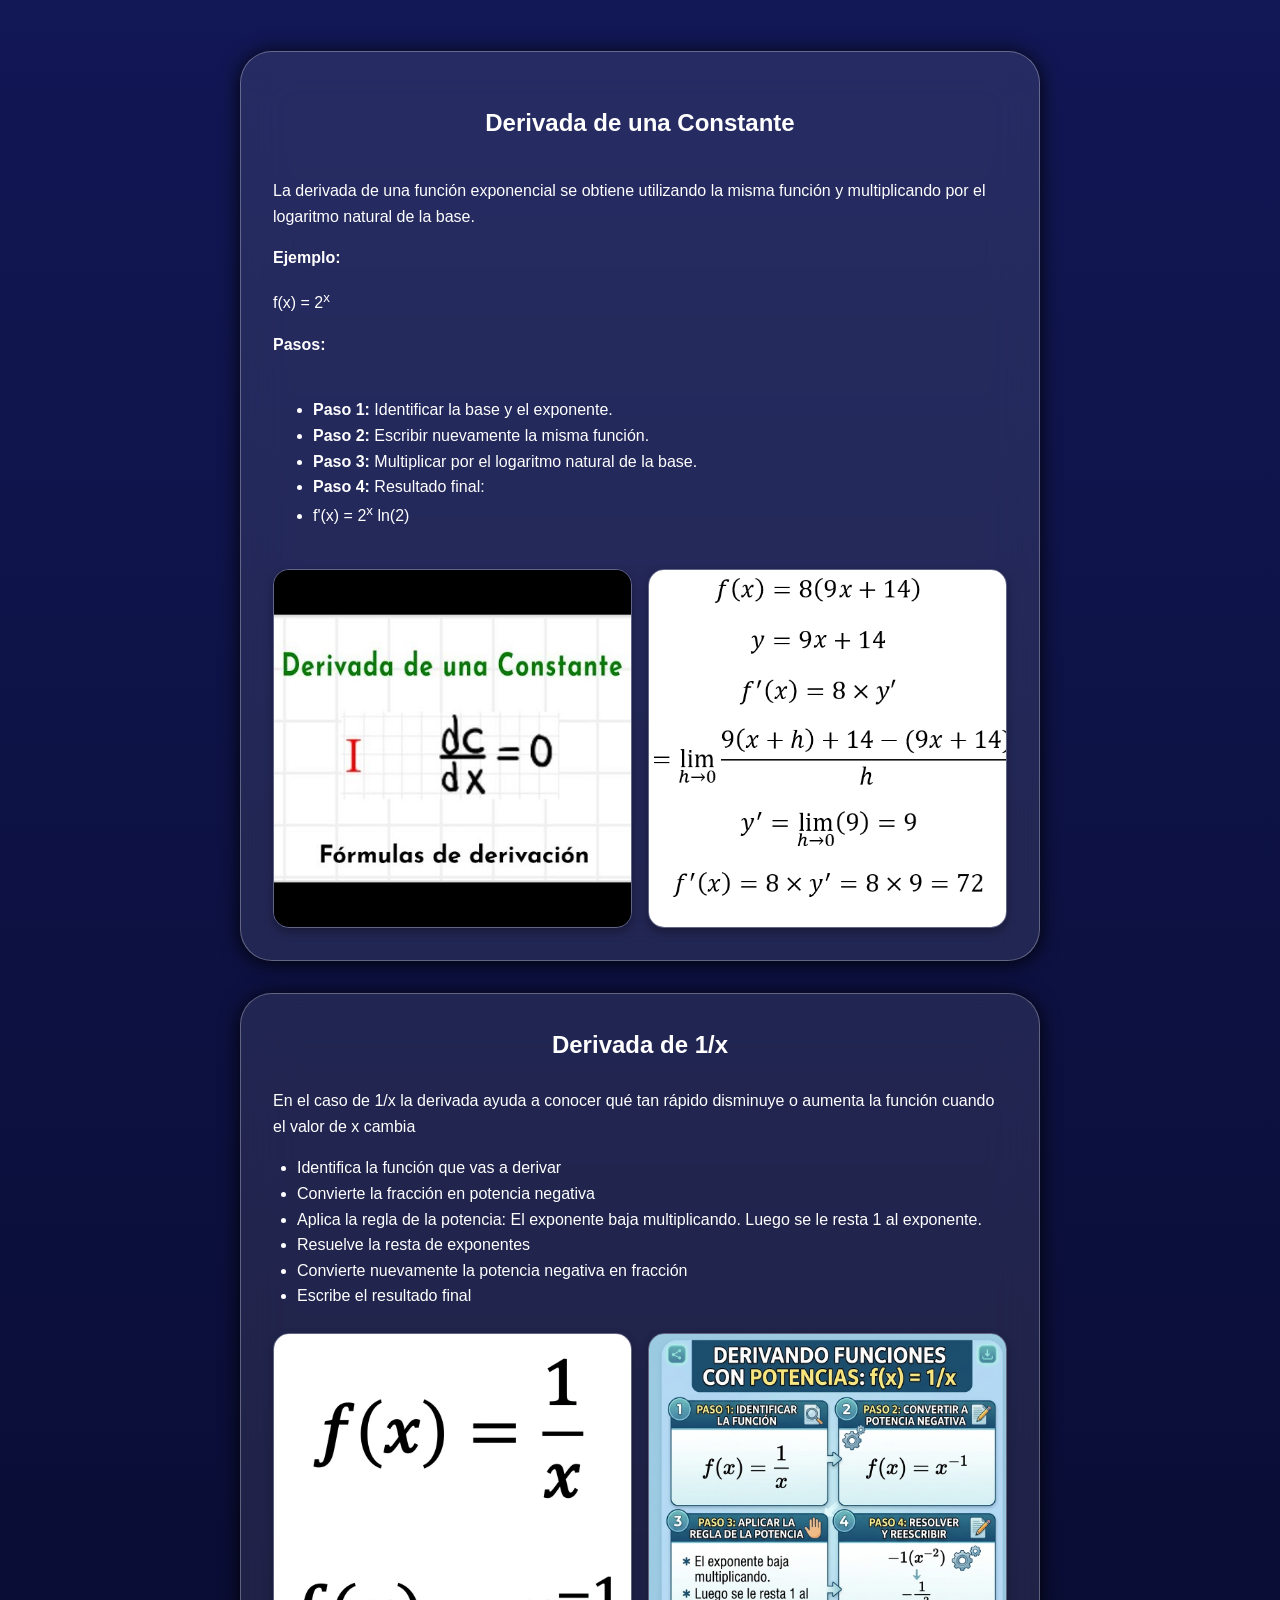
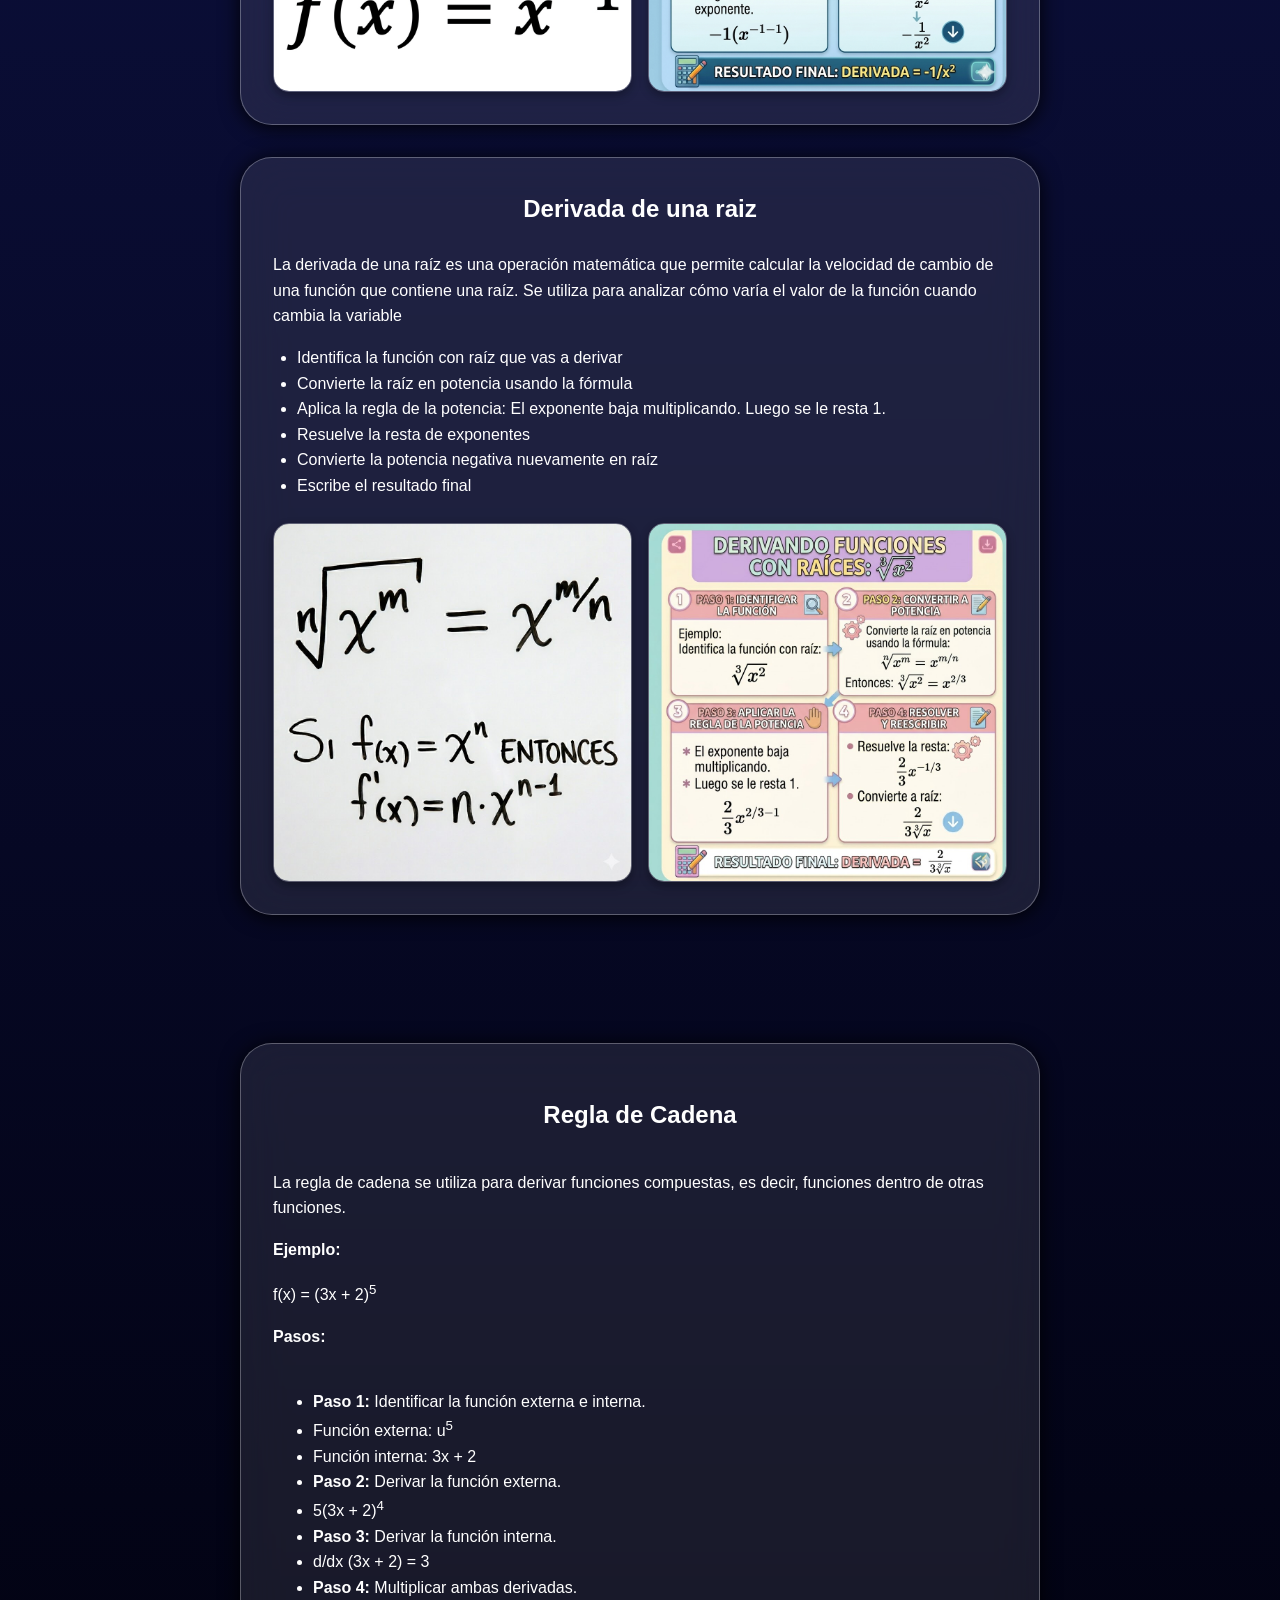
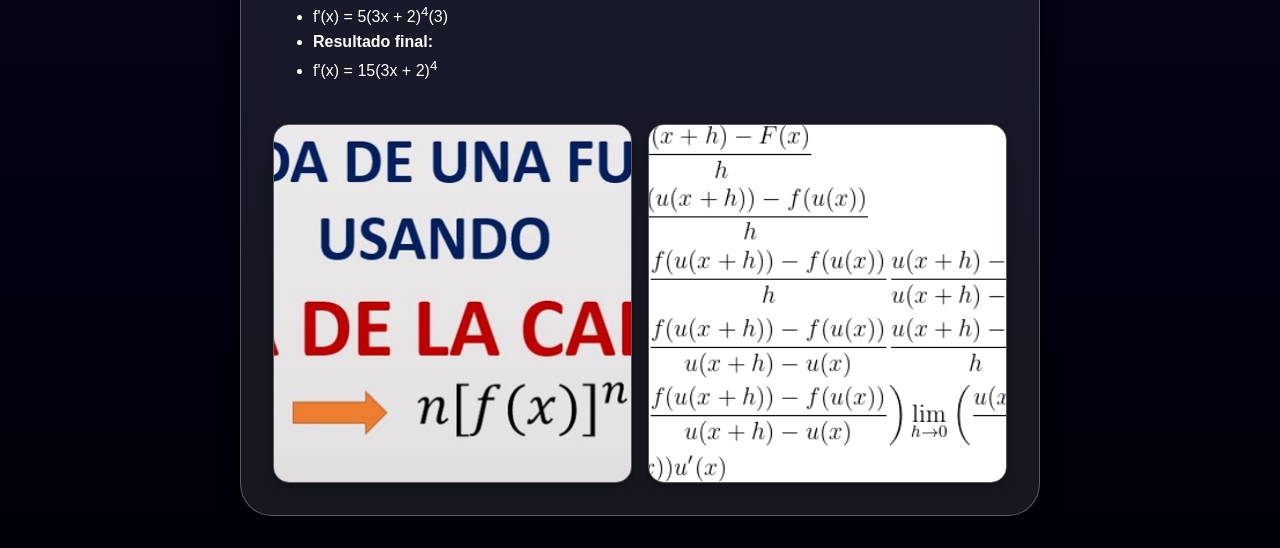
==== commit d3d8d790: "Ultima version" ====
--- a/derivadas.html
+++ b/derivadas.html
@@ -53,13 +53,75 @@
     </div>
 
 
-
+    <div class="contenido">
+    <h2>Derivada de una Función Exponencial</h2>
+    
+        <div class="texto-info">
+            <p>La derivada de una función exponencial depende de su base.</p>
+
+            <p><strong>Ejemplo:</strong></p>
+            <p>f(x) = 2<sup>x</sup></p>
+
+            <p><strong>Pasos:</strong></p>
+
+            <div class="contenedor-flexible"> 
+                <ul>
+
+                    <li>Paso 1: Se escribe la misma función.</li>
+                    <li>Paso 2: Se multiplica por ln(base).</li>
+                    <li>Paso 3: Resultado → f'(x) = 2<sup>x</sup> ln(2)</li>
+
+                </ul>           
+            </div>            
+            <!-- Sección de Imágenes (Organizadas de 2 en 2) -->
+            <div class="galeria-imagenes">
+                <img src="DerivadaExponente1.png" alt="Imagen 1">
+                <img src="DerivadaExponente2.png" alt="Imagen 2">
+
+            </div>
+
+        </div>
+    </div>
+
+    <div class="contenido">
+        <h2>Derivada de una Constante</h2>
+        
+        <div class="texto-info">
+            <p>La derivada de una función exponencial se obtiene utilizando la misma función y multiplicando por el logaritmo natural de la base.</p>
+
+            <p><strong>Ejemplo:</strong></p>
+            <p>f(x) = 2<sup>x</sup></p>
+
+            <p><strong>Pasos:</strong></p>
+
+            <div class="contenedor-flexible"> 
+                <ul>
+
+                    <li><strong>Paso 1:</strong> Identificar la base y el exponente.</li>
+
+                    <li><strong>Paso 2:</strong> Escribir nuevamente la misma función.</li>
+
+                    <li><strong>Paso 3:</strong> Multiplicar por el logaritmo natural de la base.</li>
+
+                    <li><strong>Paso 4:</strong> Resultado final:</li>
+
+                    <li>f'(x) = 2<sup>x</sup> ln(2)</li>
+
+                </ul>
+            </div>
+            <!-- Sección de Imágenes (Organizadas de 2 en 2) -->
+            <div class="galeria-imagenes">
+                <img src="DerivadaConstante1.png" alt="Imagen 1">
+                <img src="DerivadaConstante2.png" alt="Imagen 2">
+            </div>            
+        </div>
+    </div>
 
 <div class="contenedor-mixto"> <!-- karyn -->
     
         <!-- Sección de Textos (uno debajo del otro) -->
         
-        <h2 style: alig>Derivada de 1/x</h2>
+        <h2>Derivada de 1/x</h2>
         <p>En el caso de 1/x la derivada ayuda a conocer qué tan rápido disminuye o aumenta la función cuando el valor de x cambia</p>
     
 
@@ -92,7 +154,7 @@
     
         <!-- Sección de Textos (uno debajo del otro) -->
         
-        <h2 style: alig>Derivada de una raiz</h2>
+        <h2>Derivada de una raiz</h2>
         <p>La derivada de una raíz es una operación matemática que permite calcular la velocidad de cambio de una función que contiene una raíz. Se utiliza para analizar cómo varía el valor de la función cuando cambia la variable</p>
     
 
@@ -120,72 +182,12 @@
 
 
   <!------------------------------- Parte dos de Ivy 1 ------------------------------------------>
-<div class="contenido">
-    <h2>Derivada de una Función Exponencial</h2>
-    
-    <div class="texto-info">
-        <p>La derivada de una función exponencial depende de su base.</p>
-
-        <p><strong>Ejemplo:</strong></p>
-        <p>f(x) = 2<sup>x</sup></p>
-
-        <p><strong>Pasos:</strong></p>
-
-        <div class="contenedor-flexible"> 
-            <ul>
-
-                <li>Paso 1: Se escribe la misma función.</li>
-                <li>Paso 2: Se multiplica por ln(base).</li>
-                <li>Paso 3: Resultado → f'(x) = 2<sup>x</sup> ln(2)</li>
-
-            </ul>           
-        </div>            
-        <!-- Sección de Imágenes (Organizadas de 2 en 2) -->
-        <div class="galeria-imagenes">
-            <img src="DerivadaExponente1.png" alt="Imagen 1">
-            <img src="DerivadaExponente2.png" alt="Imagen 2">
-
-        </div>
-
-    </div>
-</div>
+
 
 </body>
 
     <!------------------------------- Parte de Ivy 2 ------------------------------------------>
-<div class="contenido">
-    <h2>Derivada de una Constante</h2>
-    
-    <div class="texto-info">
-        <p>La derivada de una función exponencial se obtiene utilizando la misma función y multiplicando por el logaritmo natural de la base.</p>
-
-        <p><strong>Ejemplo:</strong></p>
-        <p>f(x) = 2<sup>x</sup></p>
-
-        <p><strong>Pasos:</strong></p>
-
-        <div class="contenedor-flexible"> 
-            <ul>
-
-                <li><strong>Paso 1:</strong> Identificar la base y el exponente.</li>
-
-                <li><strong>Paso 2:</strong> Escribir nuevamente la misma función.</li>
-
-                <li><strong>Paso 3:</strong> Multiplicar por el logaritmo natural de la base.</li>
-
-                <li><strong>Paso 4:</strong> Resultado final:</li>
-
-                <li>f'(x) = 2<sup>x</sup> ln(2)</li>
-
-            </ul>
-        </div>
-        <!-- Sección de Imágenes (Organizadas de 2 en 2) -->
-        <div class="galeria-imagenes">
-            <img src="DerivadaConstante1.png" alt="Imagen 1">
-            <img src="DerivadaConstante2.png" alt="Imagen 2">
-        </div>            
-    </div>
-</div>
+
 
         <!------------------------------- Parte de Ivy 3 ------------------------------------------>
 <div class="contenido">
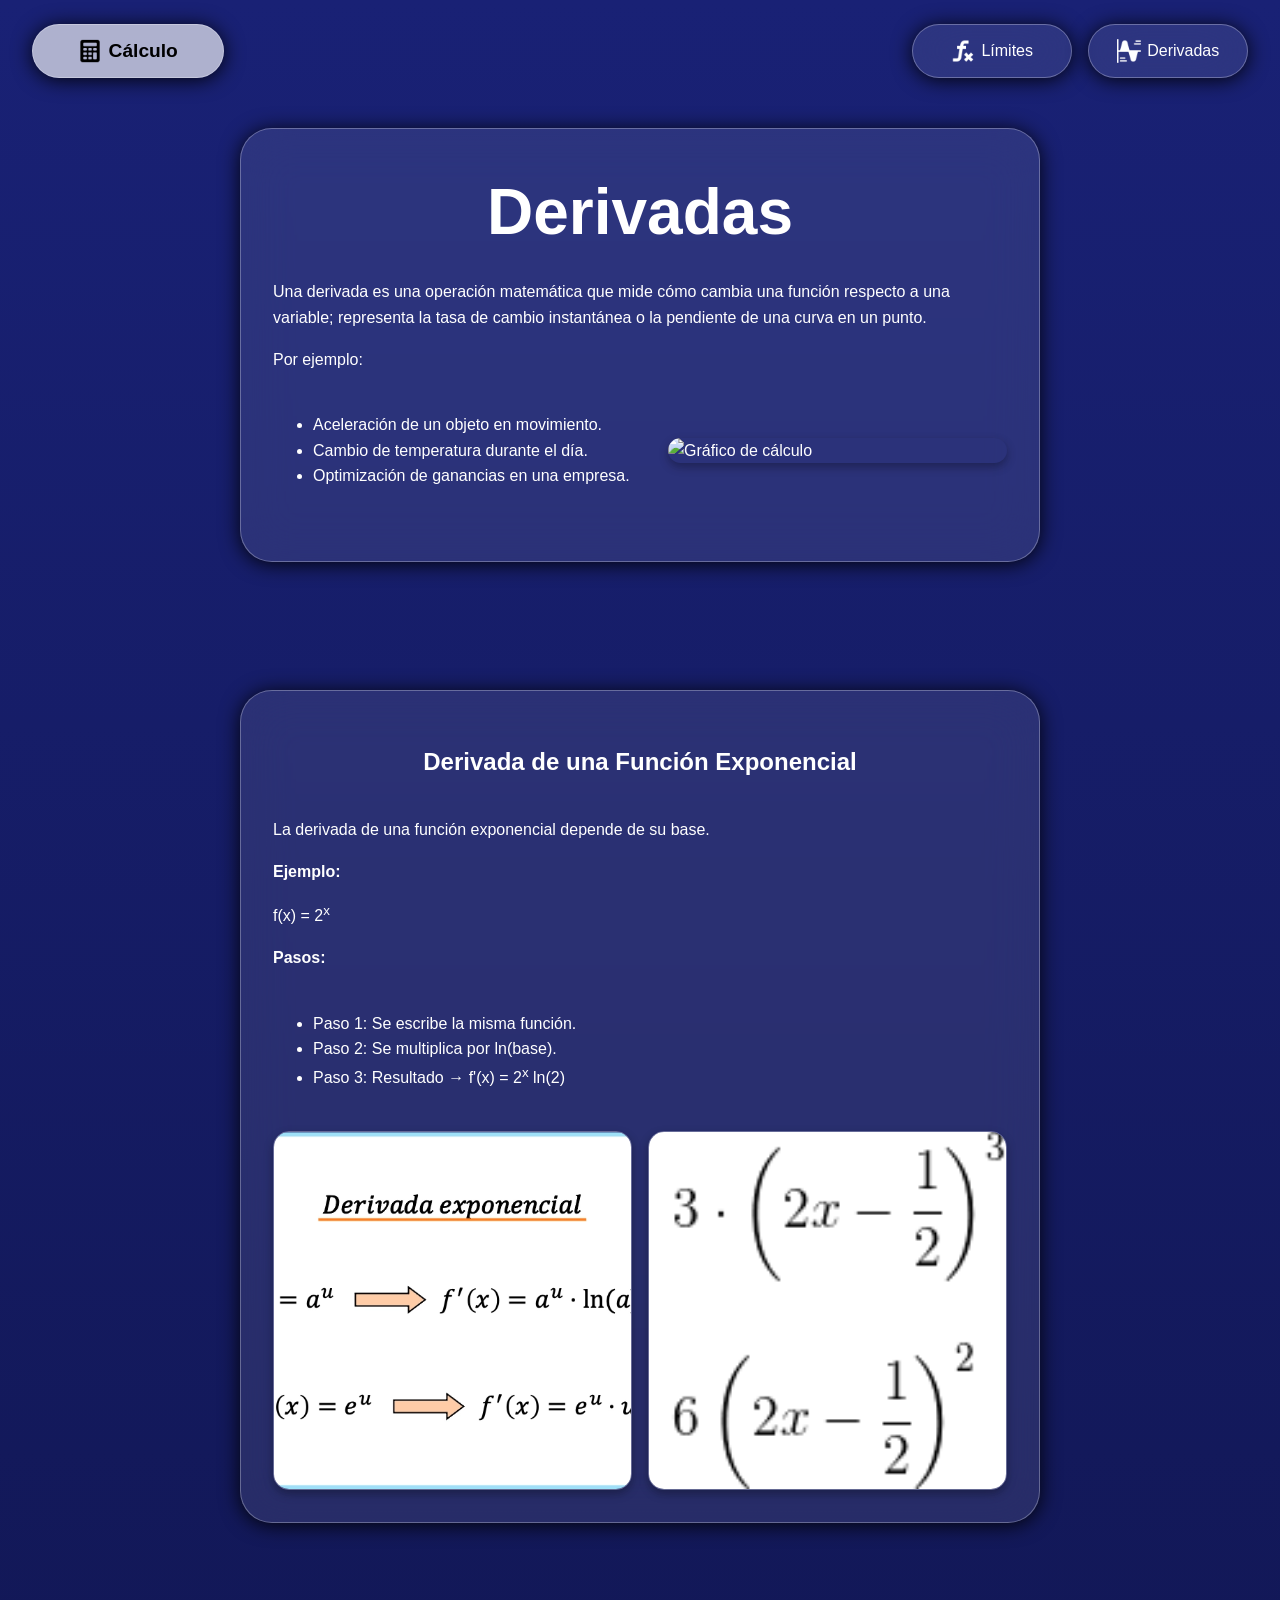
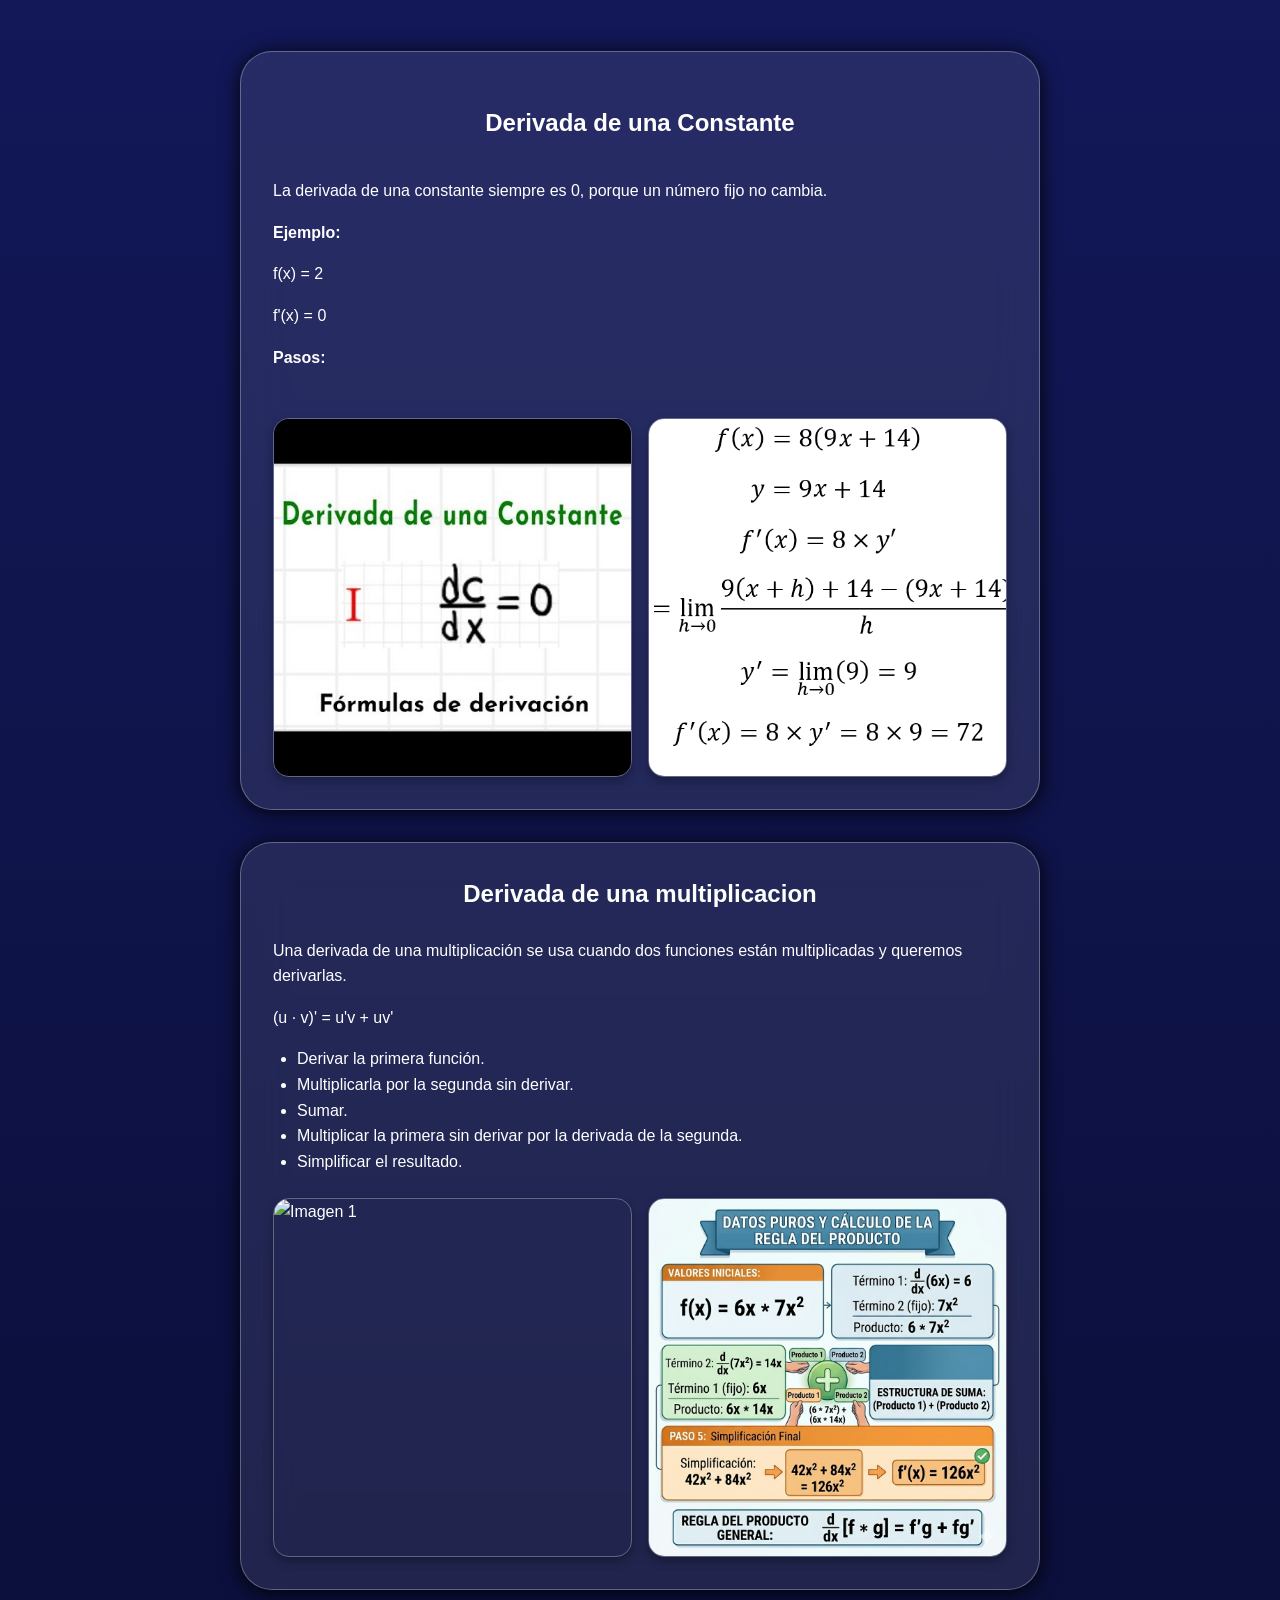
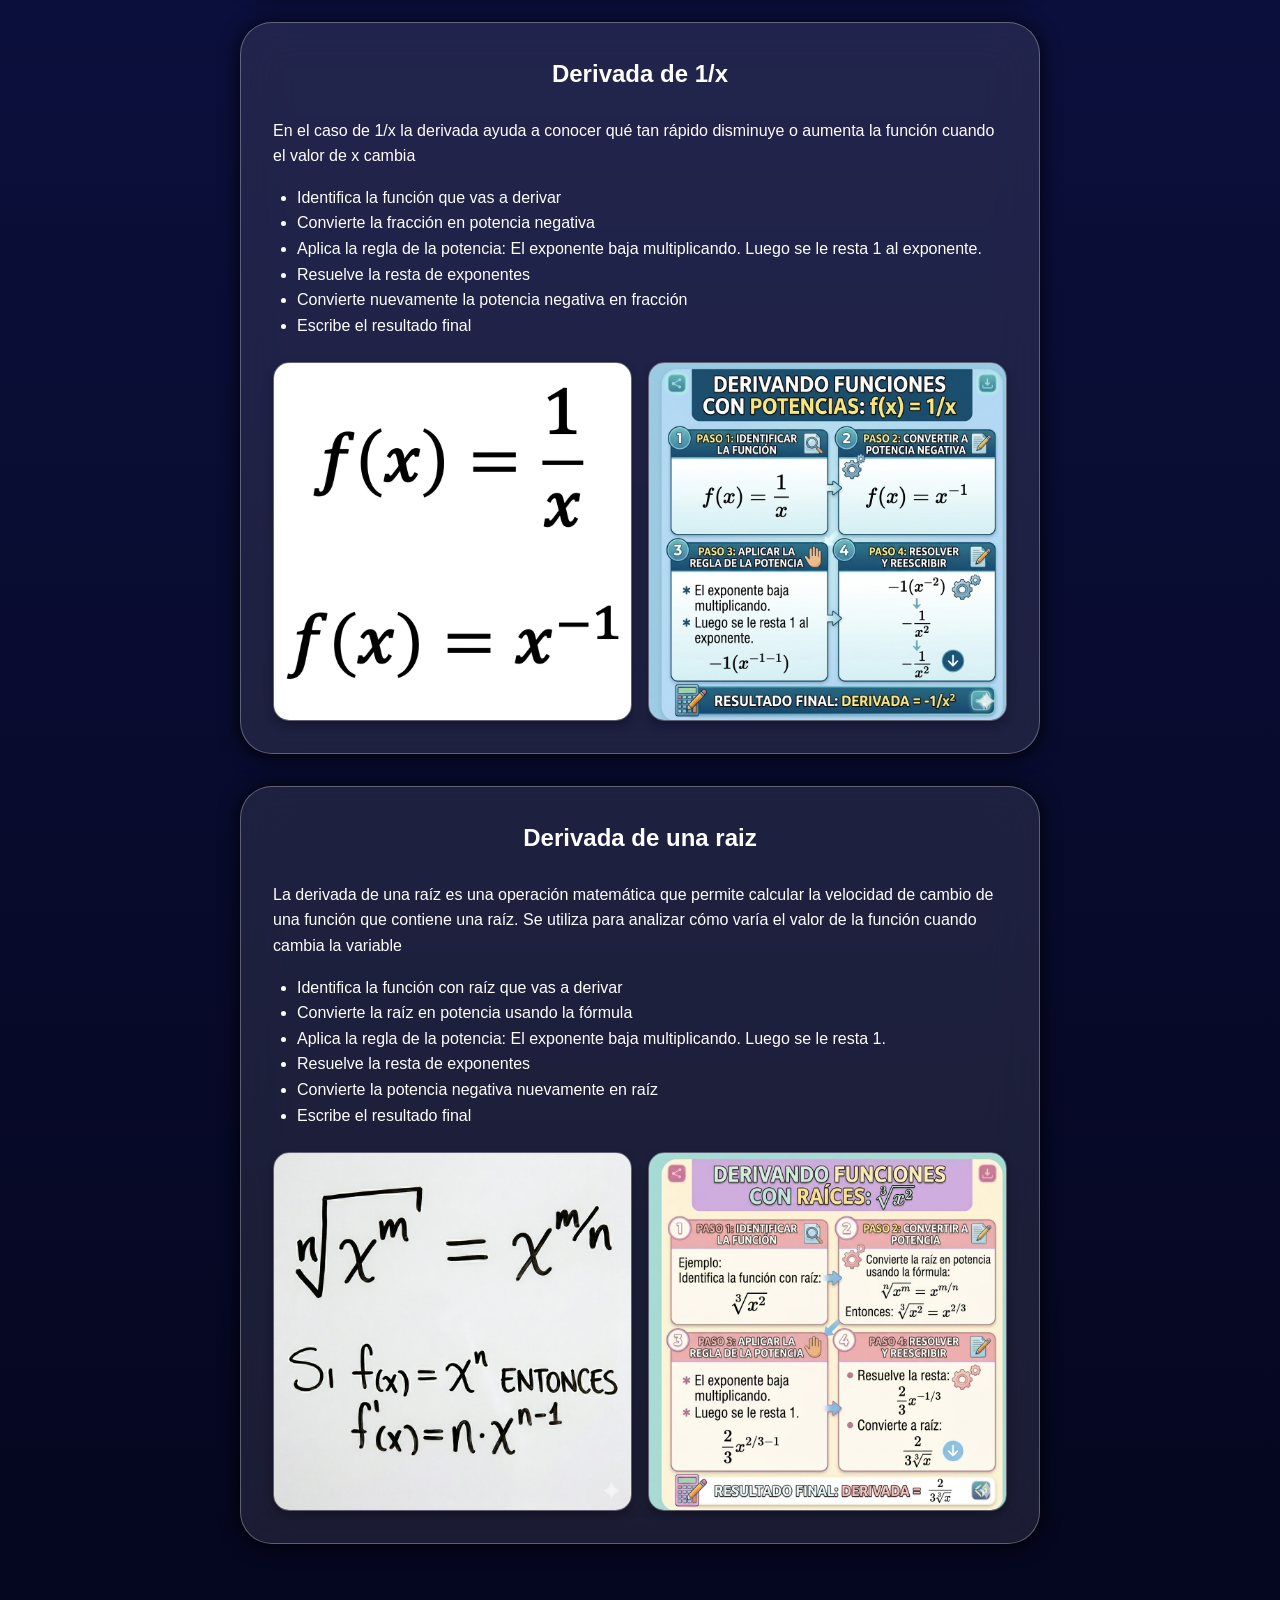
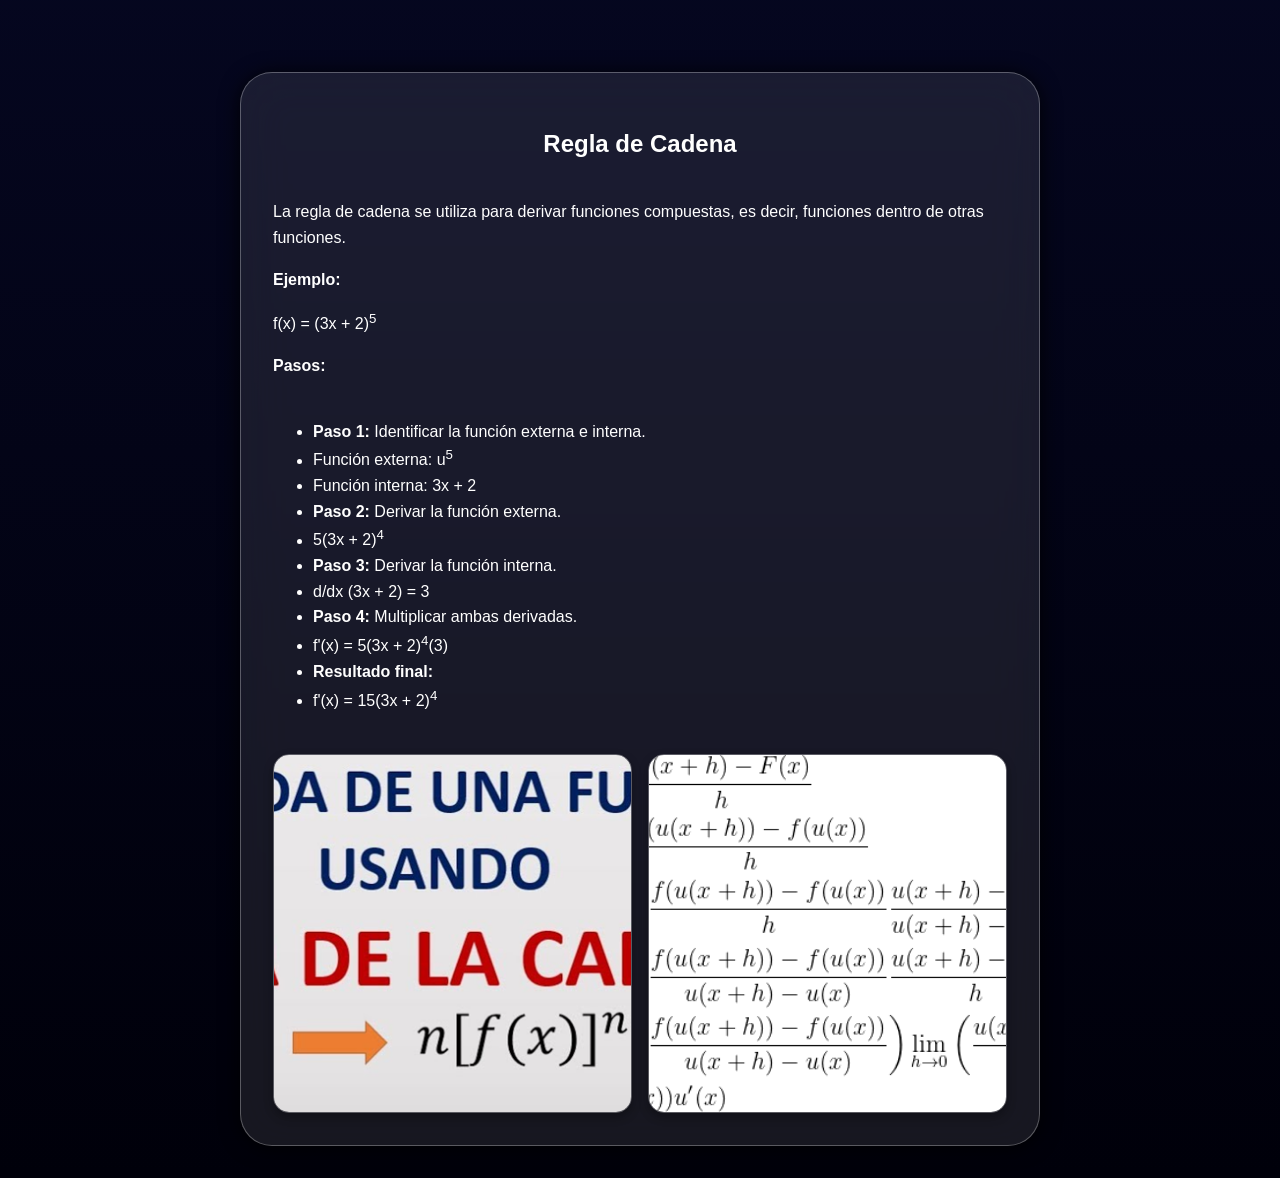
==== commit 274d543f: "Version final" ====
--- a/derivadas.html
+++ b/derivadas.html
@@ -87,27 +87,15 @@
         <h2>Derivada de una Constante</h2>
         
         <div class="texto-info">
-            <p>La derivada de una función exponencial se obtiene utilizando la misma función y multiplicando por el logaritmo natural de la base.</p>
+            <p>La derivada de una constante siempre es 0, porque un número fijo no cambia.</p>
 
             <p><strong>Ejemplo:</strong></p>
-            <p>f(x) = 2<sup>x</sup></p>
+            <p>f(x) = 2</p>
+            <p>f'(x) = 0</p>
 
             <p><strong>Pasos:</strong></p>
 
             <div class="contenedor-flexible"> 
-                <ul>
-
-                    <li><strong>Paso 1:</strong> Identificar la base y el exponente.</li>
-
-                    <li><strong>Paso 2:</strong> Escribir nuevamente la misma función.</li>
-
-                    <li><strong>Paso 3:</strong> Multiplicar por el logaritmo natural de la base.</li>
-
-                    <li><strong>Paso 4:</strong> Resultado final:</li>
-
-                    <li>f'(x) = 2<sup>x</sup> ln(2)</li>
-
-                </ul>
             </div>
             <!-- Sección de Imágenes (Organizadas de 2 en 2) -->
             <div class="galeria-imagenes">
@@ -116,6 +104,35 @@
             </div>            
         </div>
     </div>
+
+<div class="contenedor-mixto"> <!-- karyn -->
+    
+        <!-- Sección de Textos (uno debajo del otro) -->
+        
+        <h2>Derivada de una multiplicacion</h2>
+        <p>Una derivada de una multiplicación se usa cuando dos funciones están multiplicadas y queremos derivarlas.</p>
+        <p>(u · v)' = u'v + uv'</p>
+
+        <!-- Sección de la Lista -->
+        <ul class="seccion-lista">
+            <li>Derivar la primera función.</li>
+            <li>Multiplicarla por la segunda sin derivar.</li>
+            <li>Sumar.</li>
+            <li>Multiplicar la primera sin derivar por la derivada de la segunda.</li>
+            <li>Simplificar el resultado.</li>
+        </ul>
+
+        <!-- Sección de Imágenes (Organizadas de 2 en 2) -->
+        <div class="galeria-imagenes">
+            <img src="https://www.funciones.xyz/wp-content/uploads/2021/07/derivada-de-un-producto.png" alt="Imagen 1">
+            <img src="multiplicacion.png" alt="Imagen 2">
+        </div>
+
+    </div>
+
+</div>
+
+
 
 <div class="contenedor-mixto"> <!-- karyn -->
     
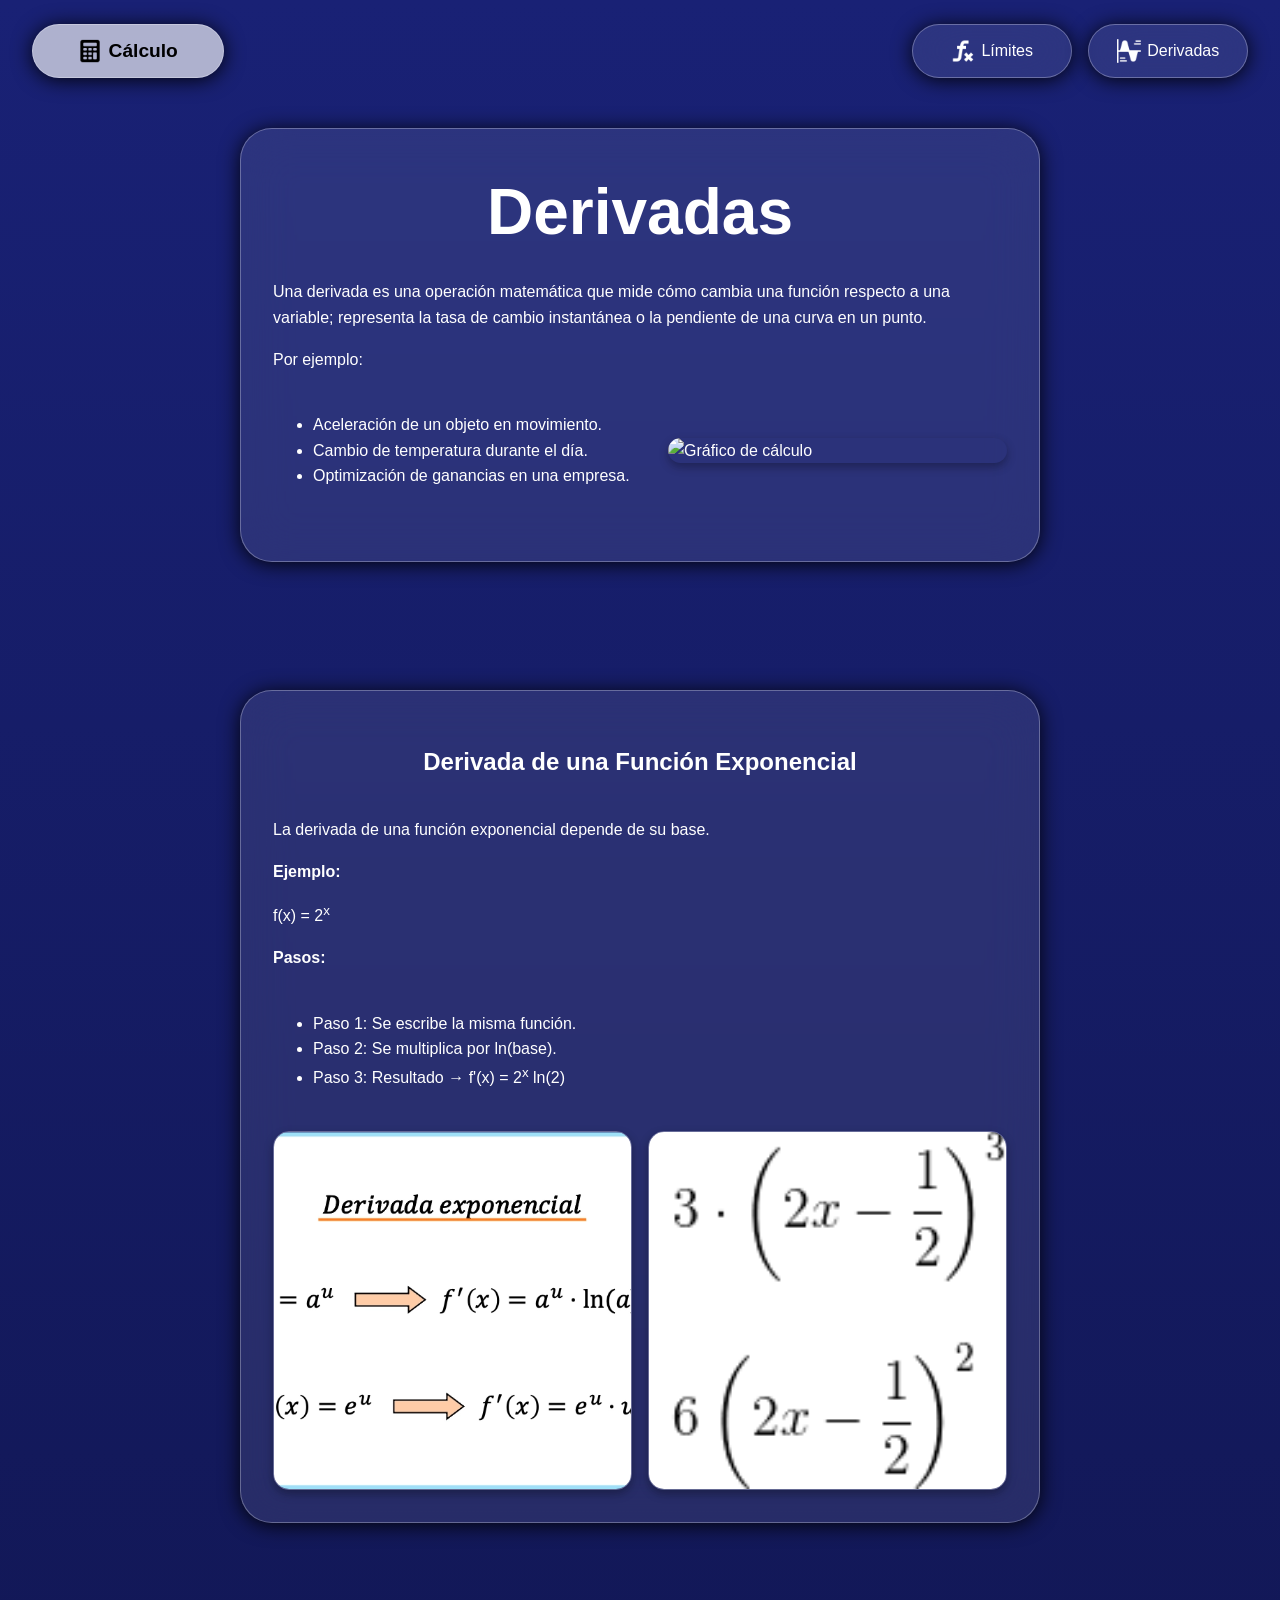
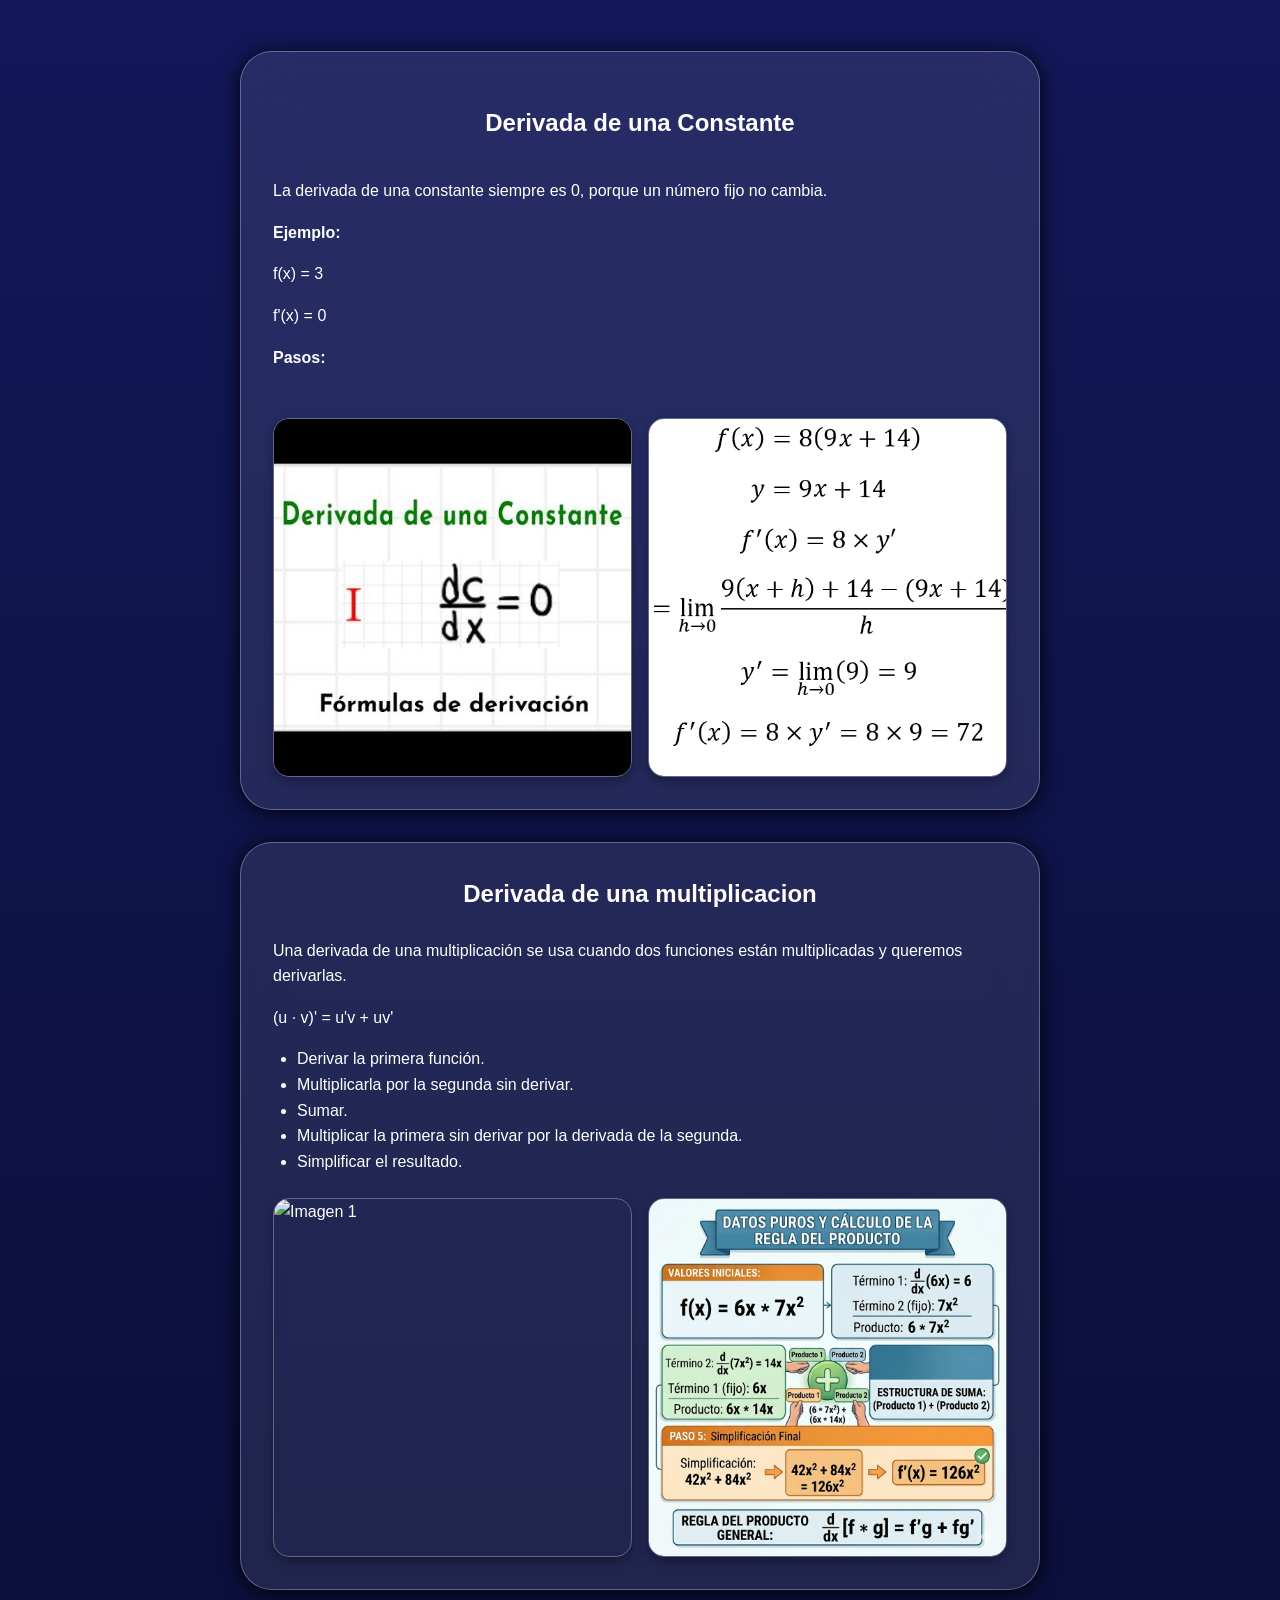
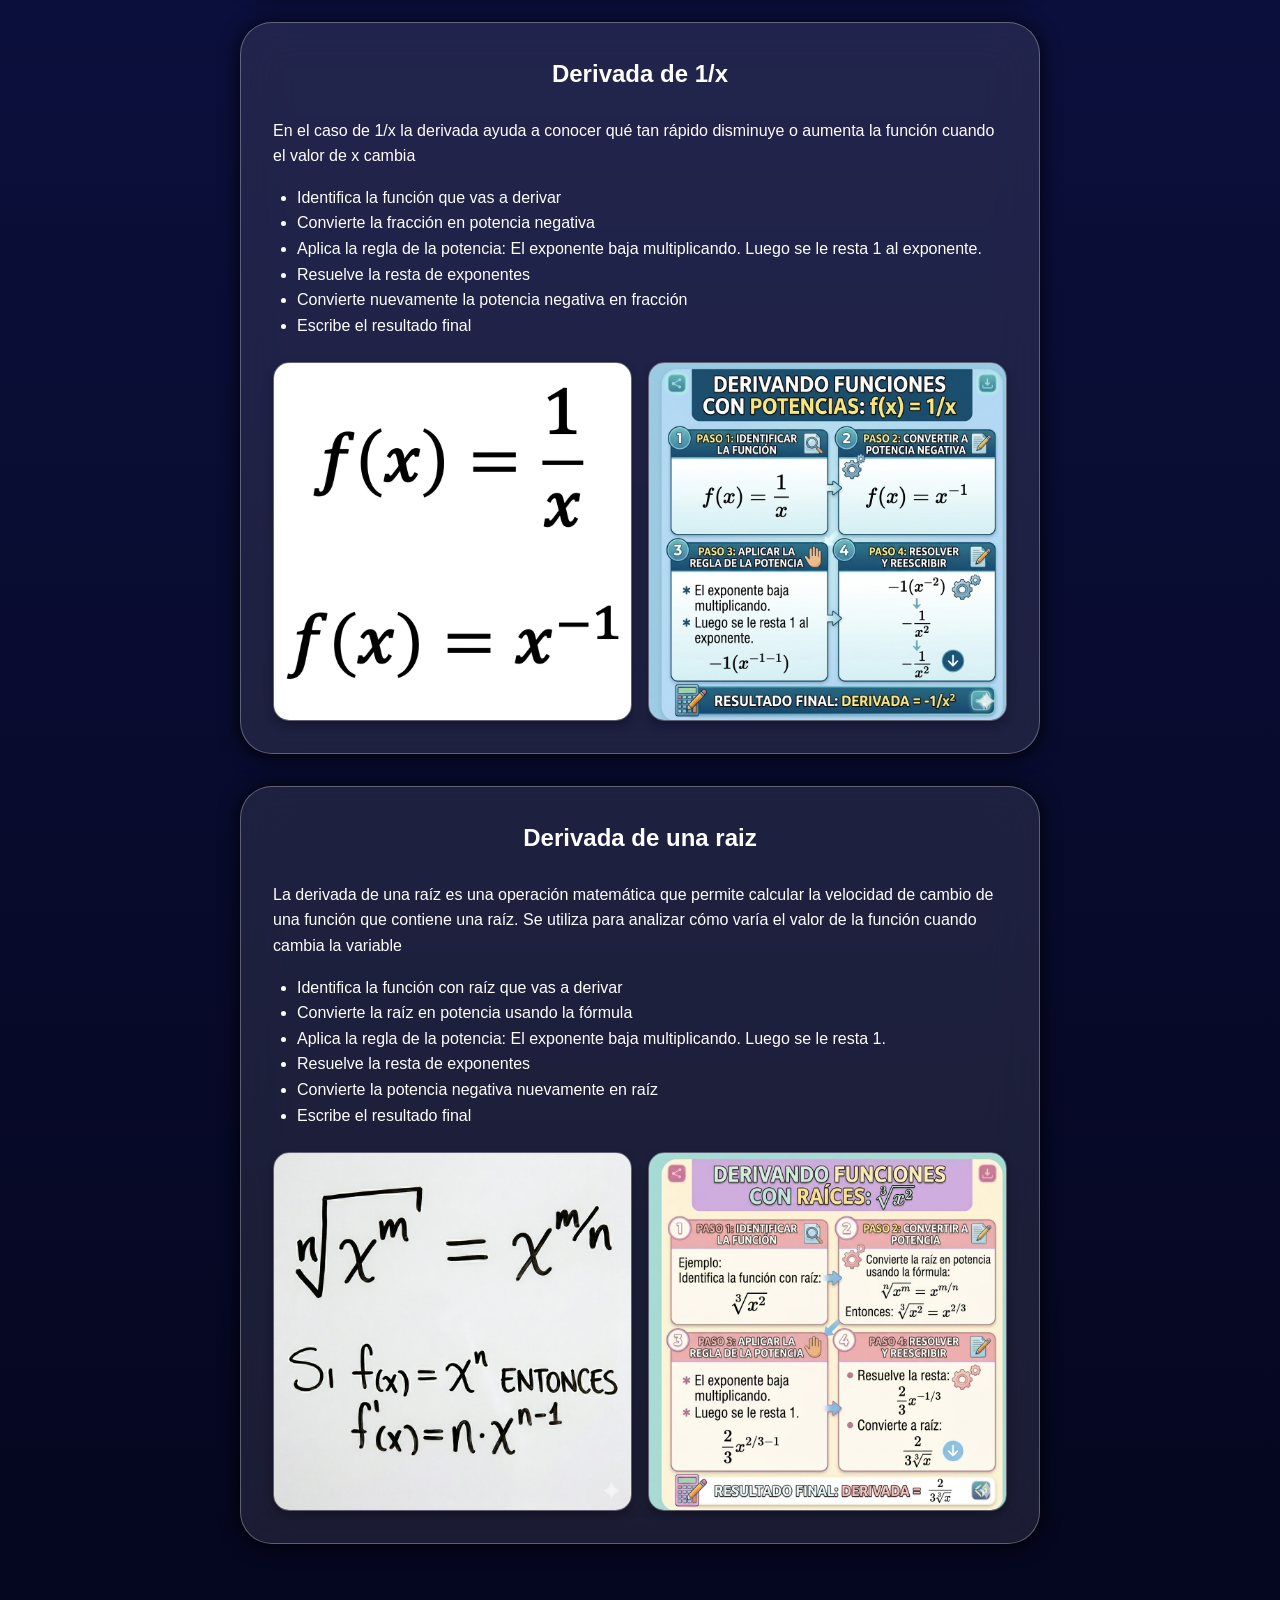
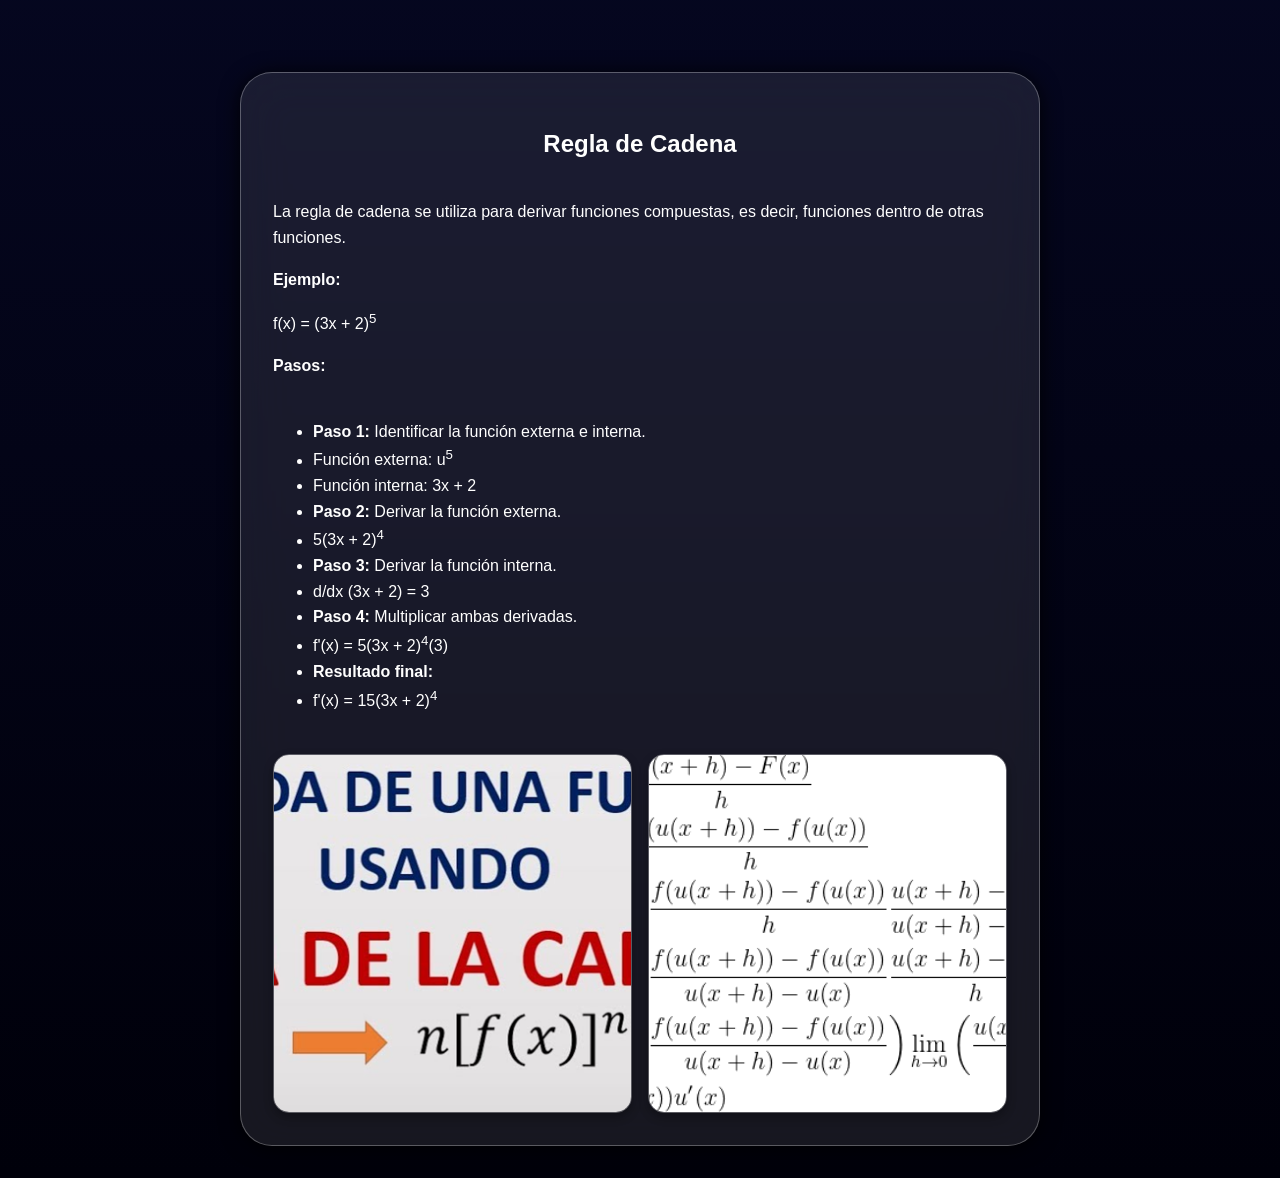
==== commit 880a7d8d: "Ultima version" ====
--- a/derivadas.html
+++ b/derivadas.html
@@ -90,7 +90,7 @@
             <p>La derivada de una constante siempre es 0, porque un número fijo no cambia.</p>
 
             <p><strong>Ejemplo:</strong></p>
-            <p>f(x) = 2</p>
+            <p>f(x) = 3</p>
             <p>f'(x) = 0</p>
 
             <p><strong>Pasos:</strong></p>
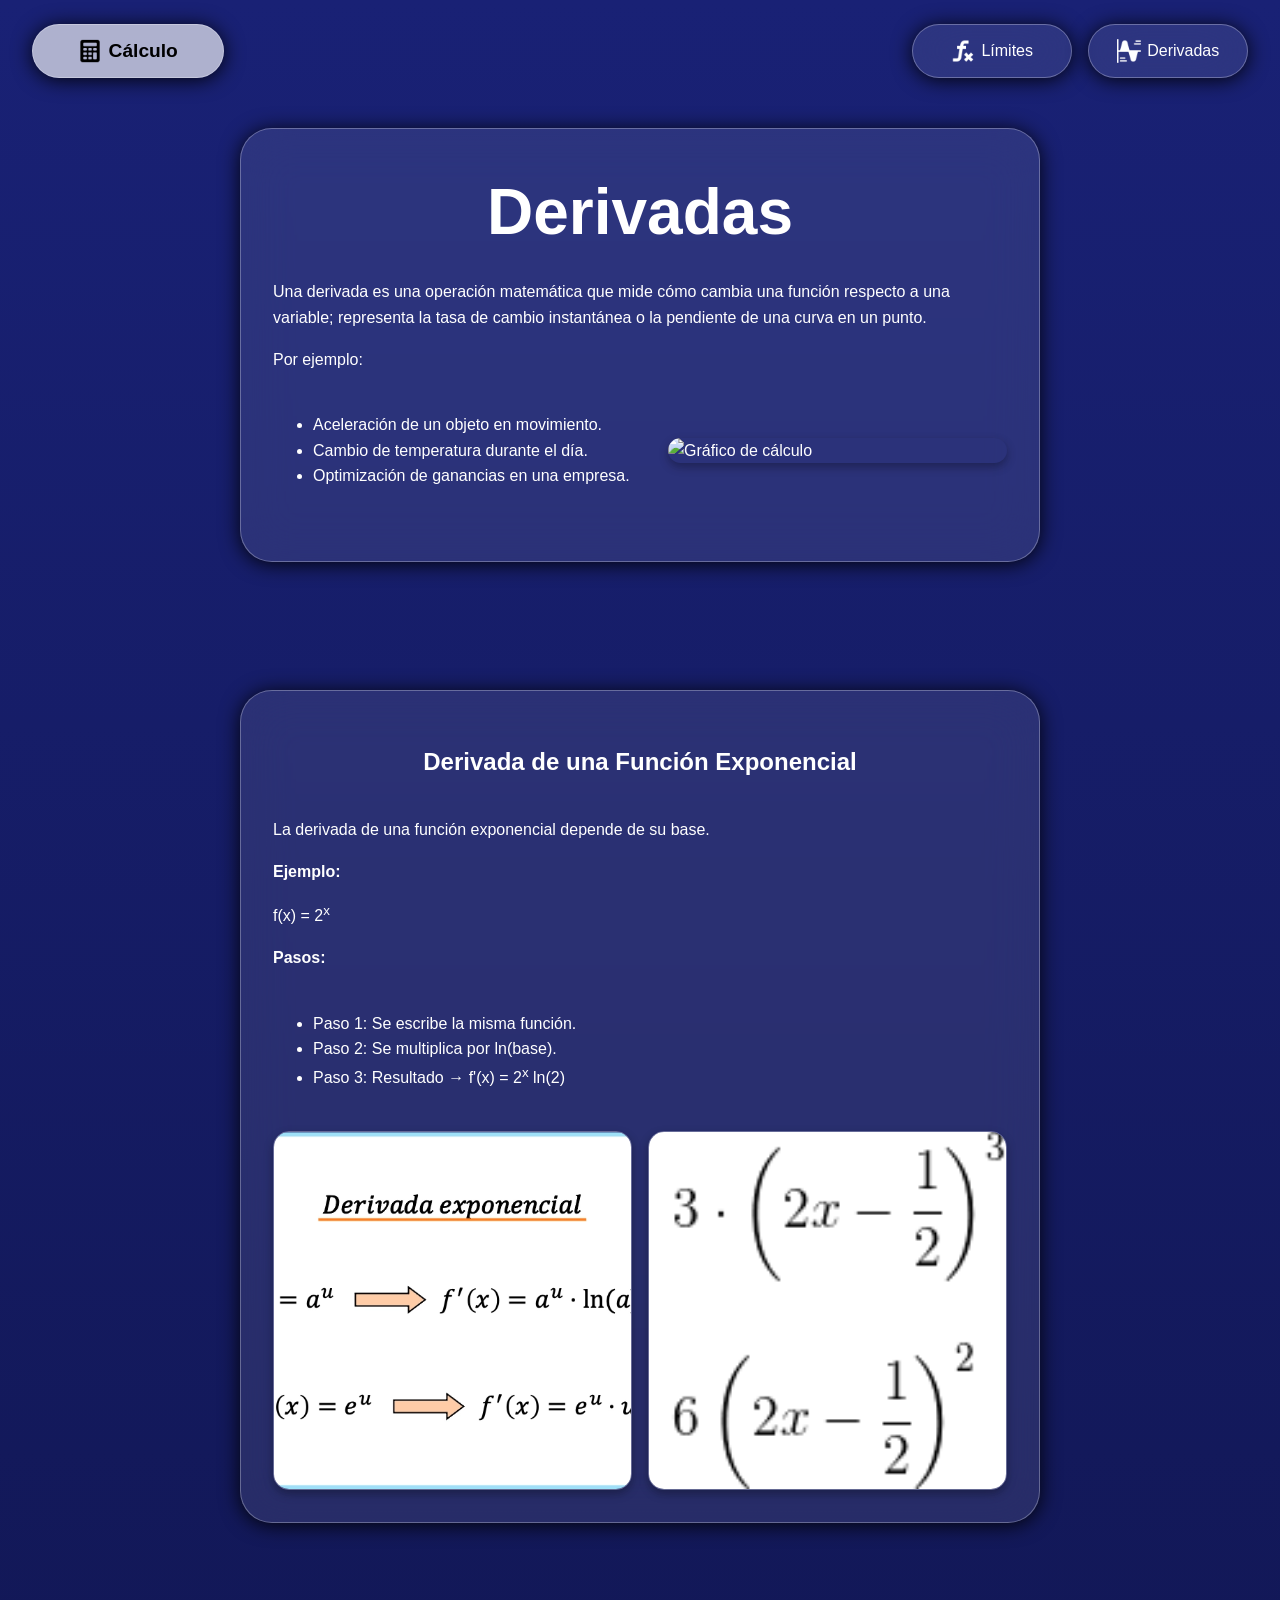
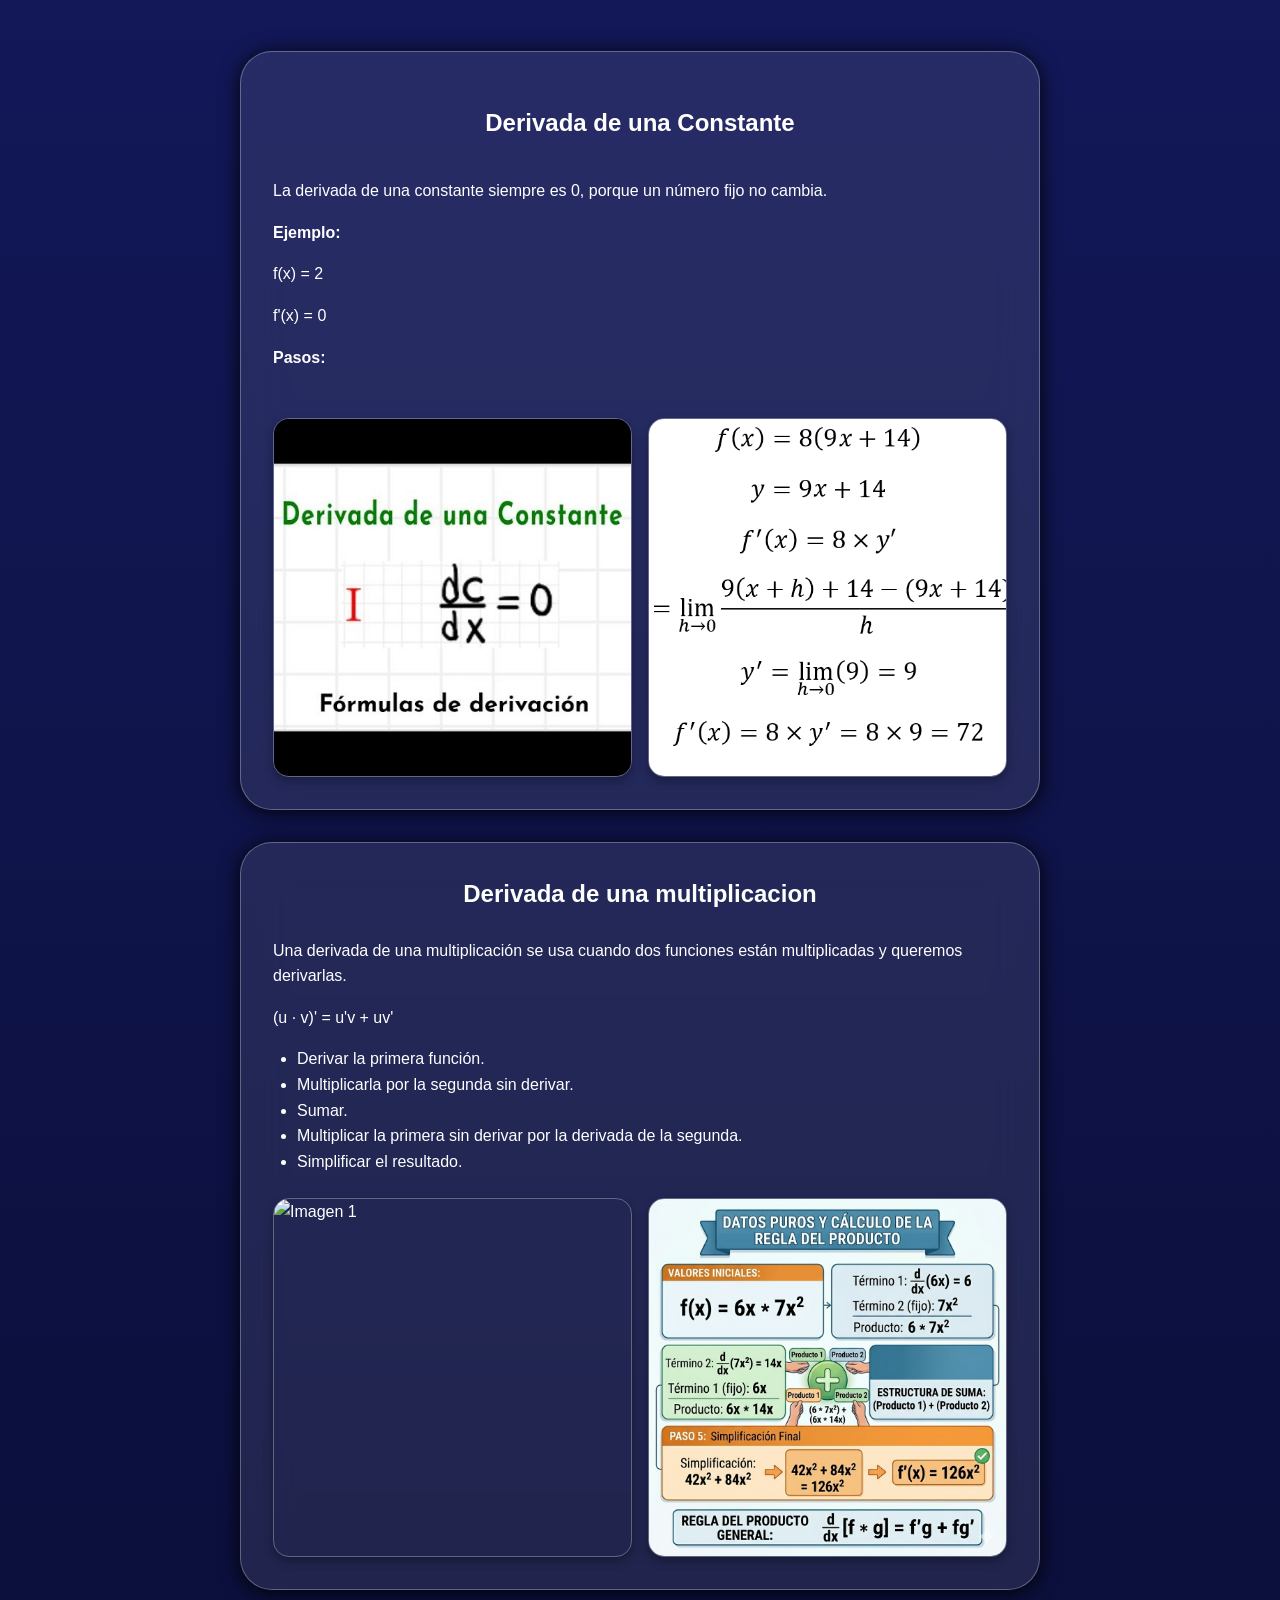
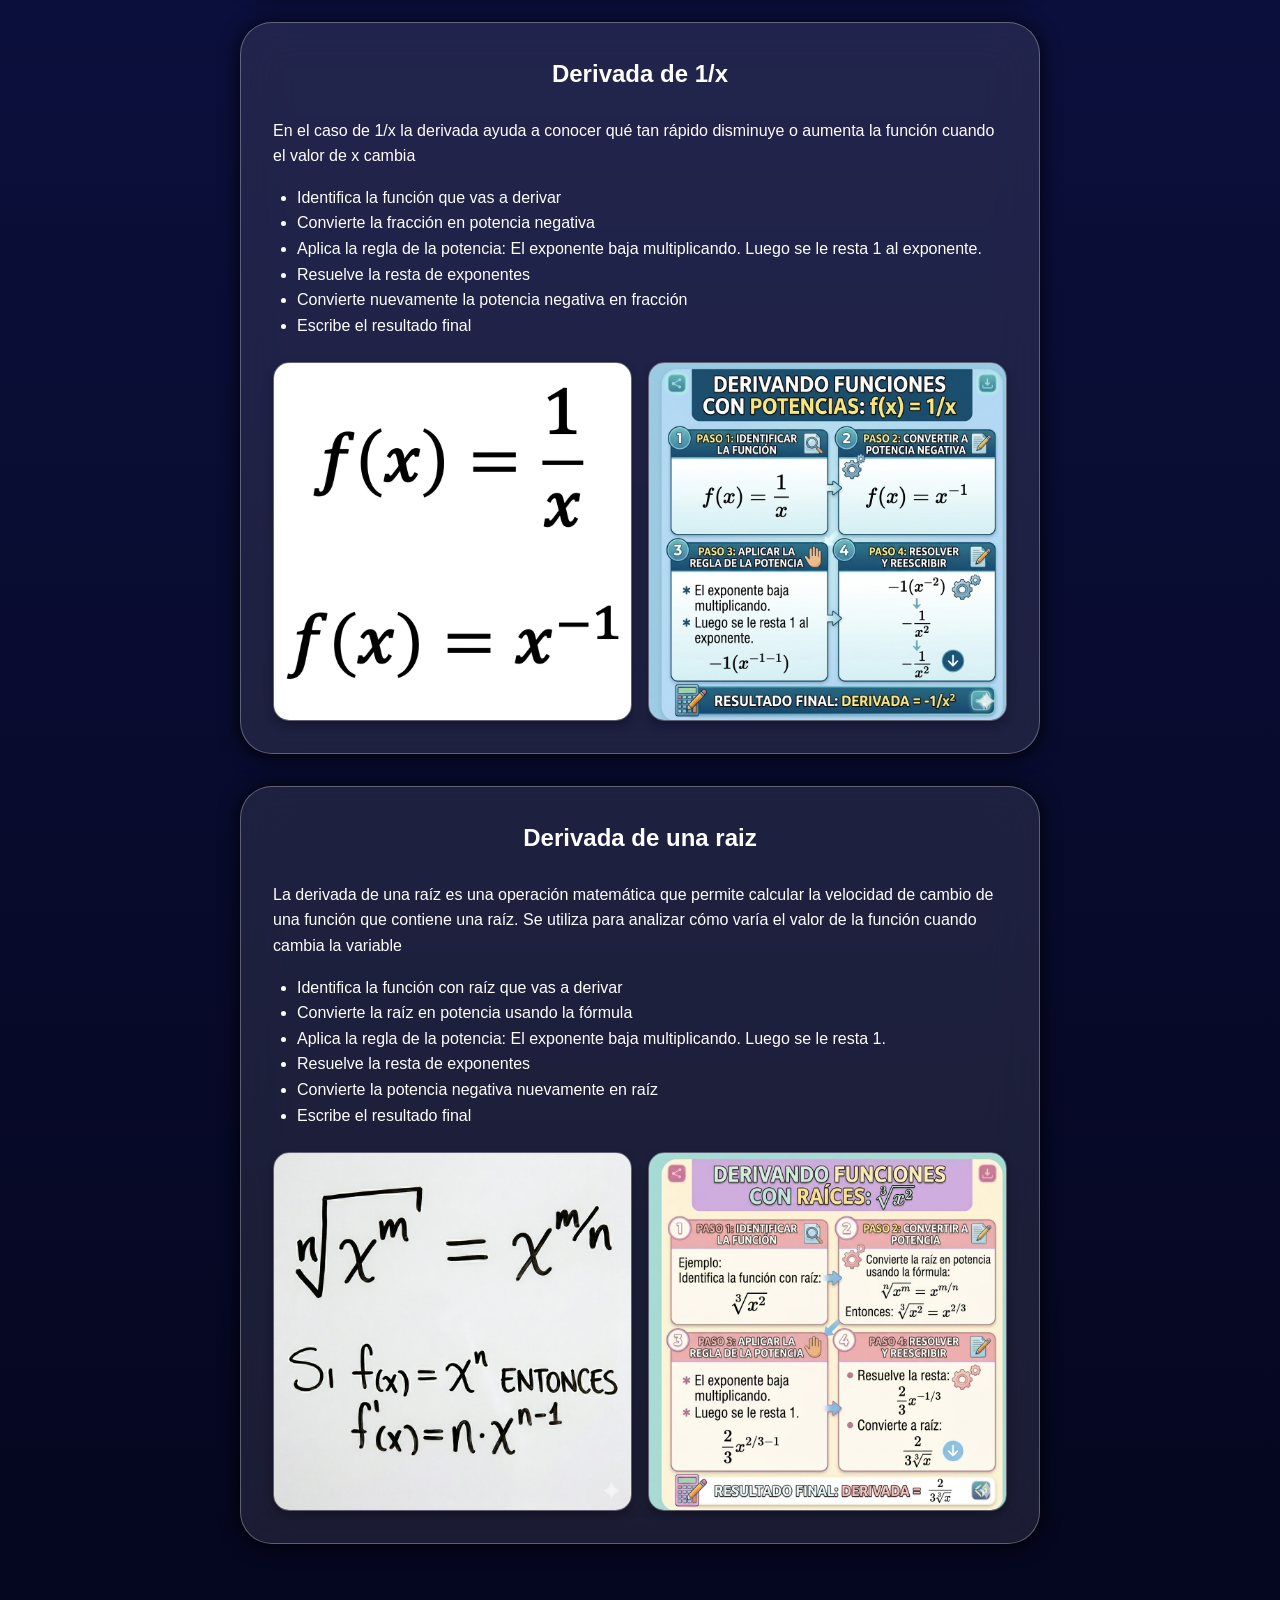
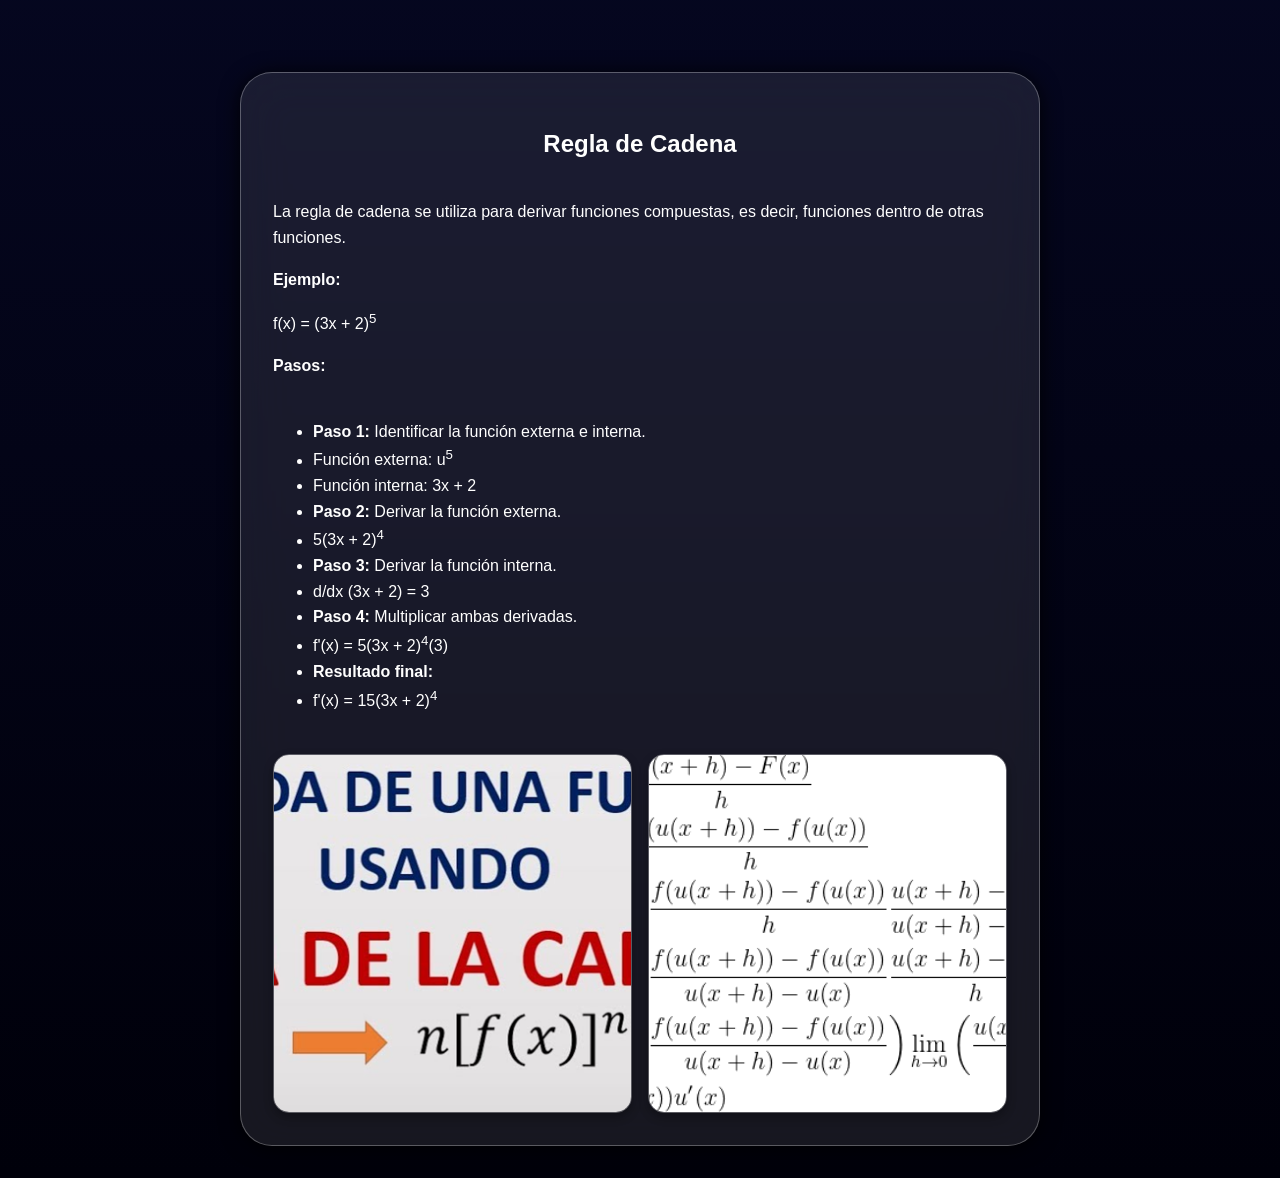
==== commit c655d950: "Restore yml" ====
--- a/derivadas.html
+++ b/derivadas.html
@@ -90,7 +90,7 @@
             <p>La derivada de una constante siempre es 0, porque un número fijo no cambia.</p>
 
             <p><strong>Ejemplo:</strong></p>
-            <p>f(x) = 3</p>
+            <p>f(x) = 2</p>
             <p>f'(x) = 0</p>
 
             <p><strong>Pasos:</strong></p>
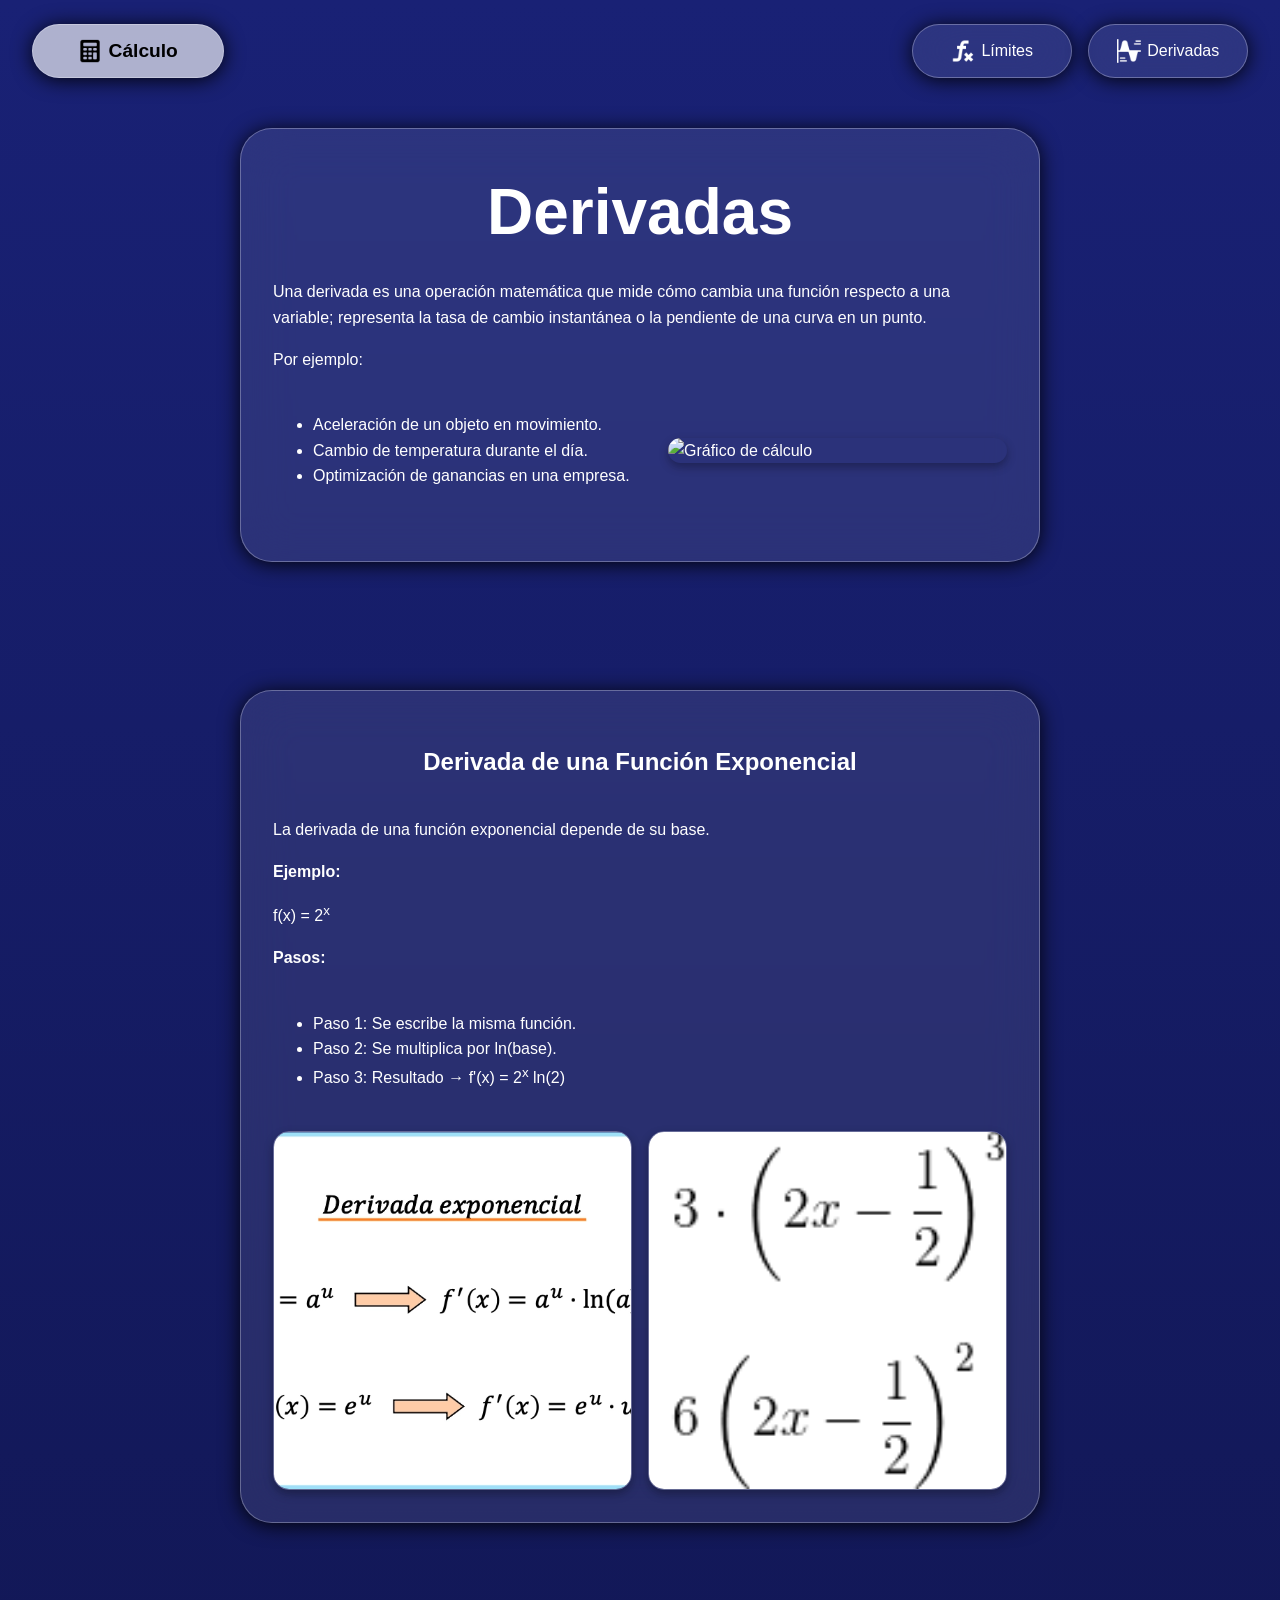
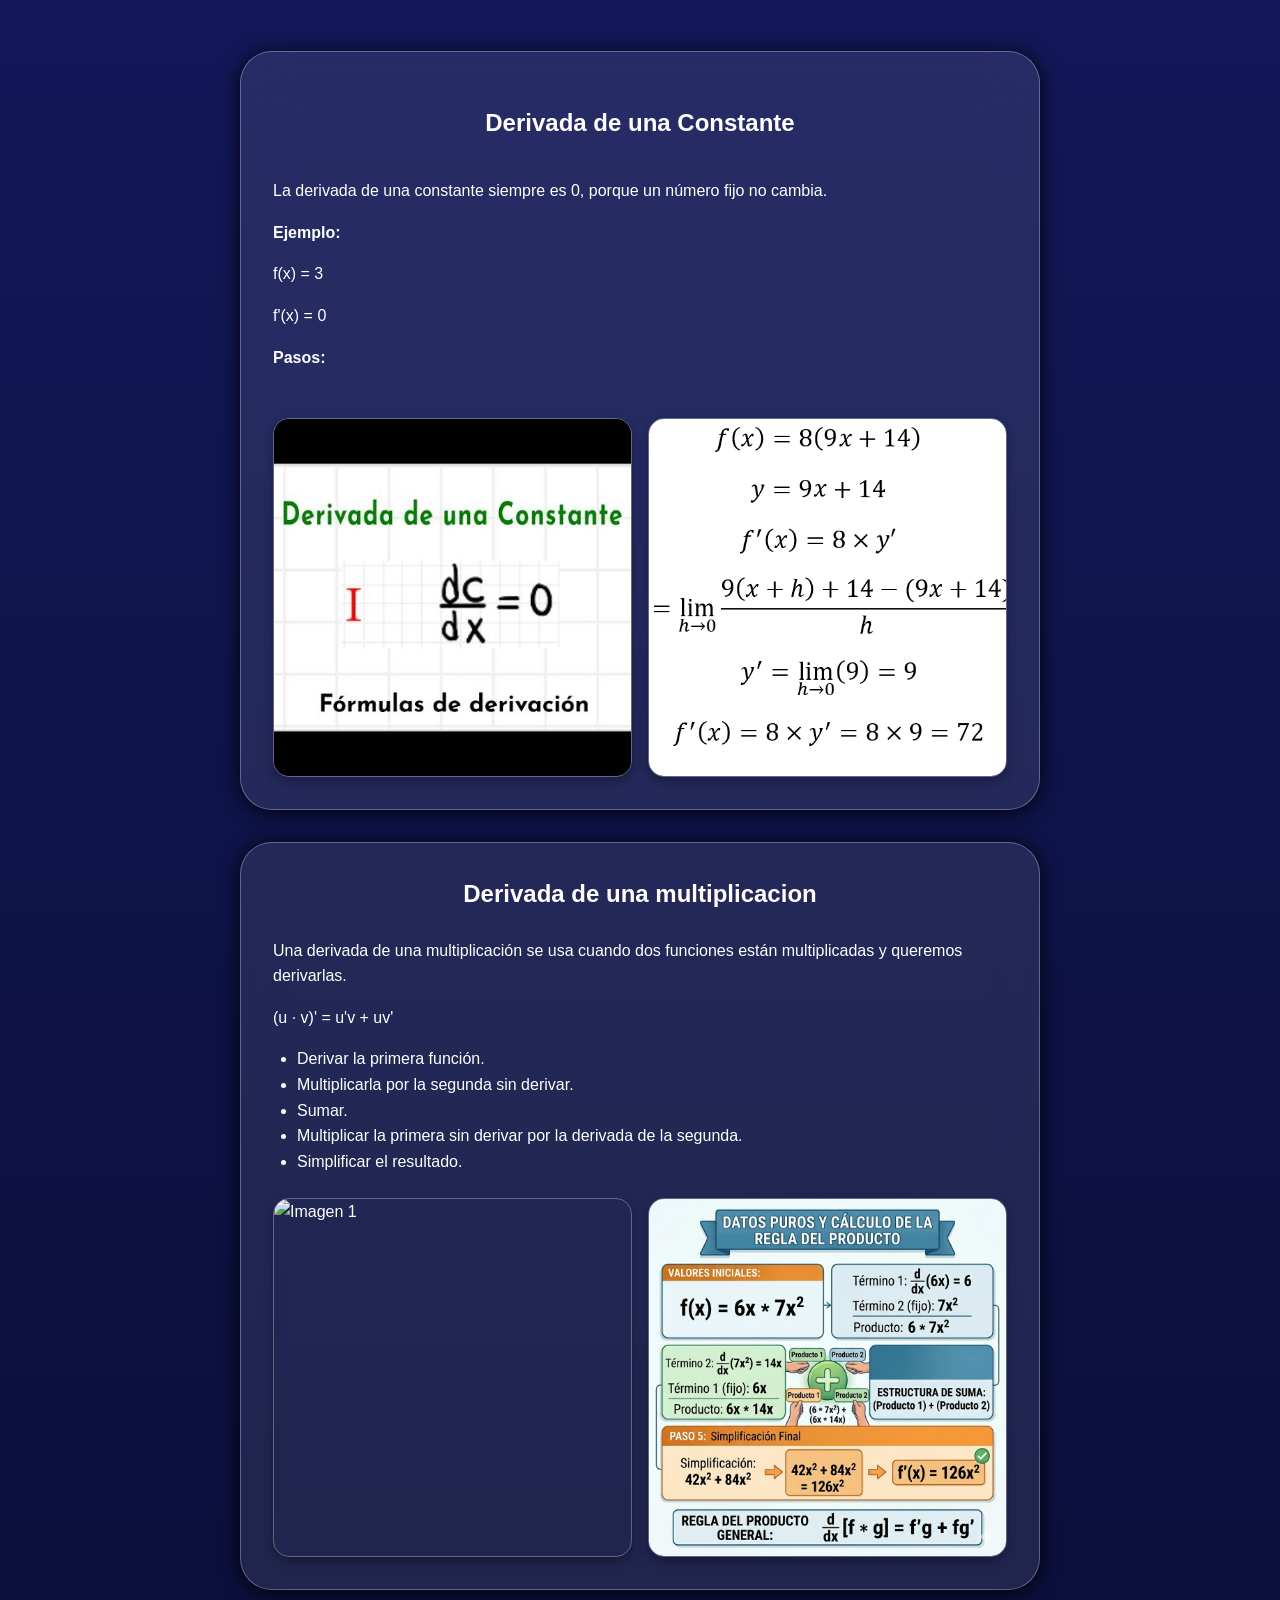
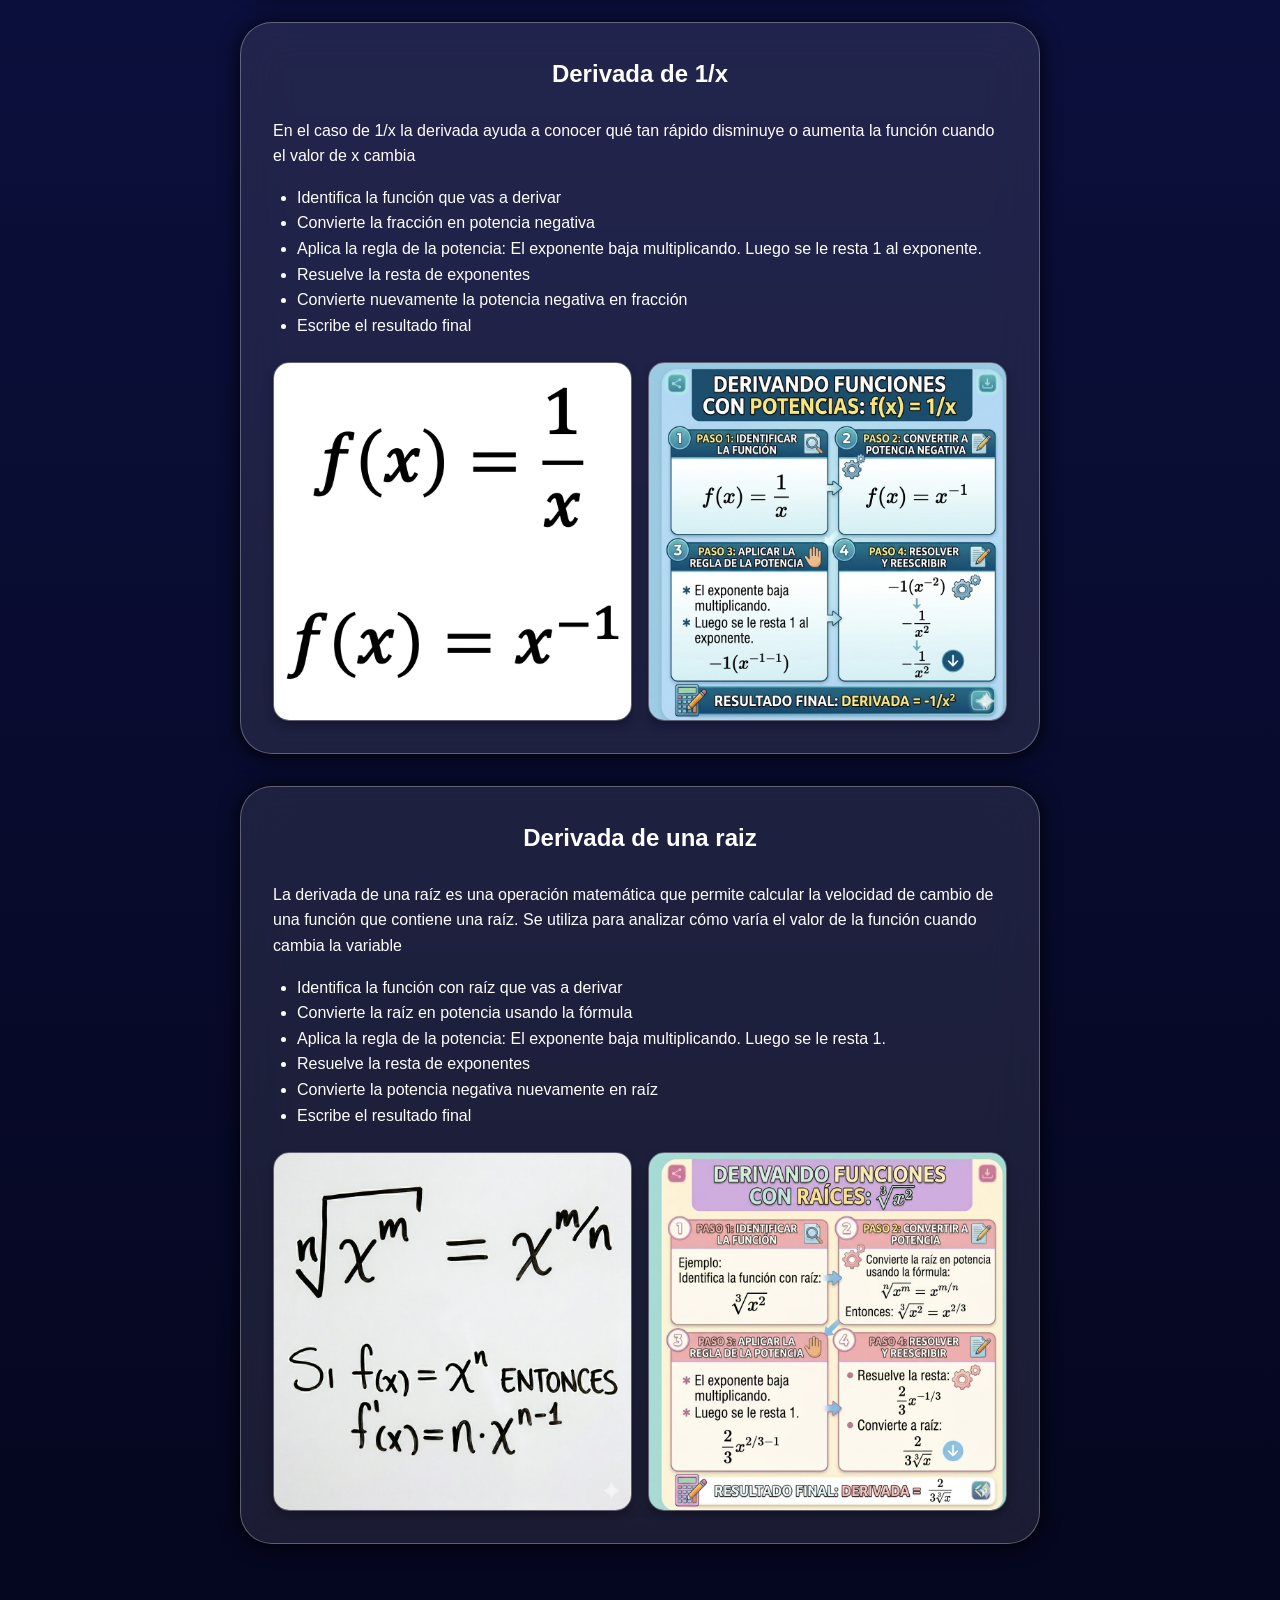
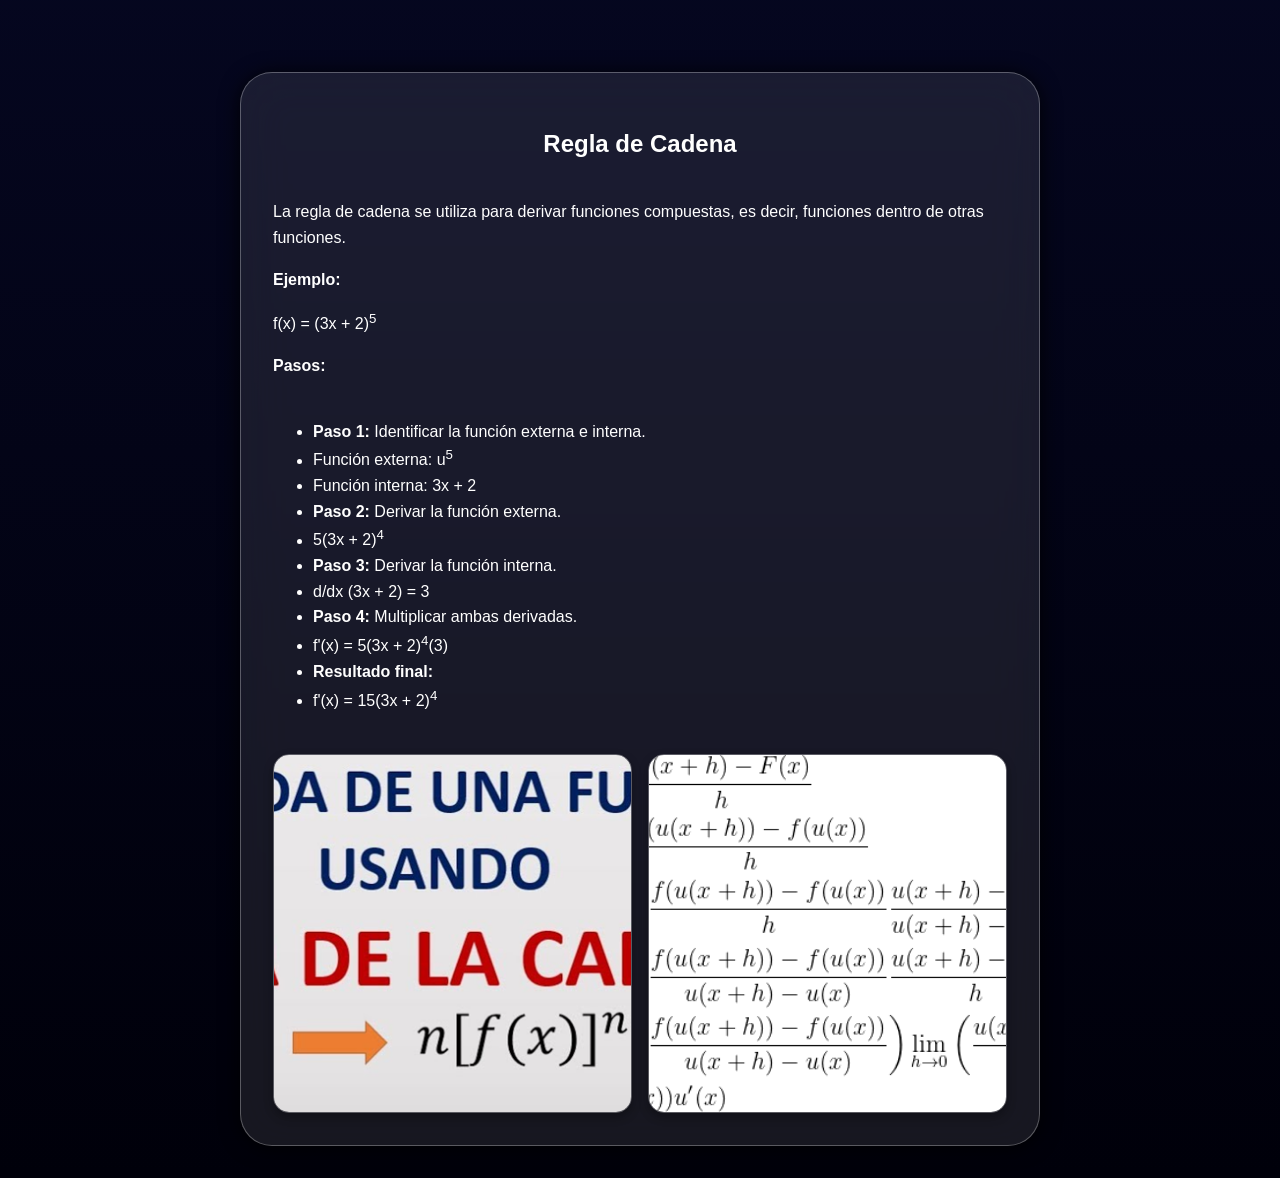
==== commit e47e8b90: "deploy" ====
--- a/derivadas.html
+++ b/derivadas.html
@@ -90,7 +90,7 @@
             <p>La derivada de una constante siempre es 0, porque un número fijo no cambia.</p>
 
             <p><strong>Ejemplo:</strong></p>
-            <p>f(x) = 2</p>
+            <p>f(x) = 3</p>
             <p>f'(x) = 0</p>
 
             <p><strong>Pasos:</strong></p>
